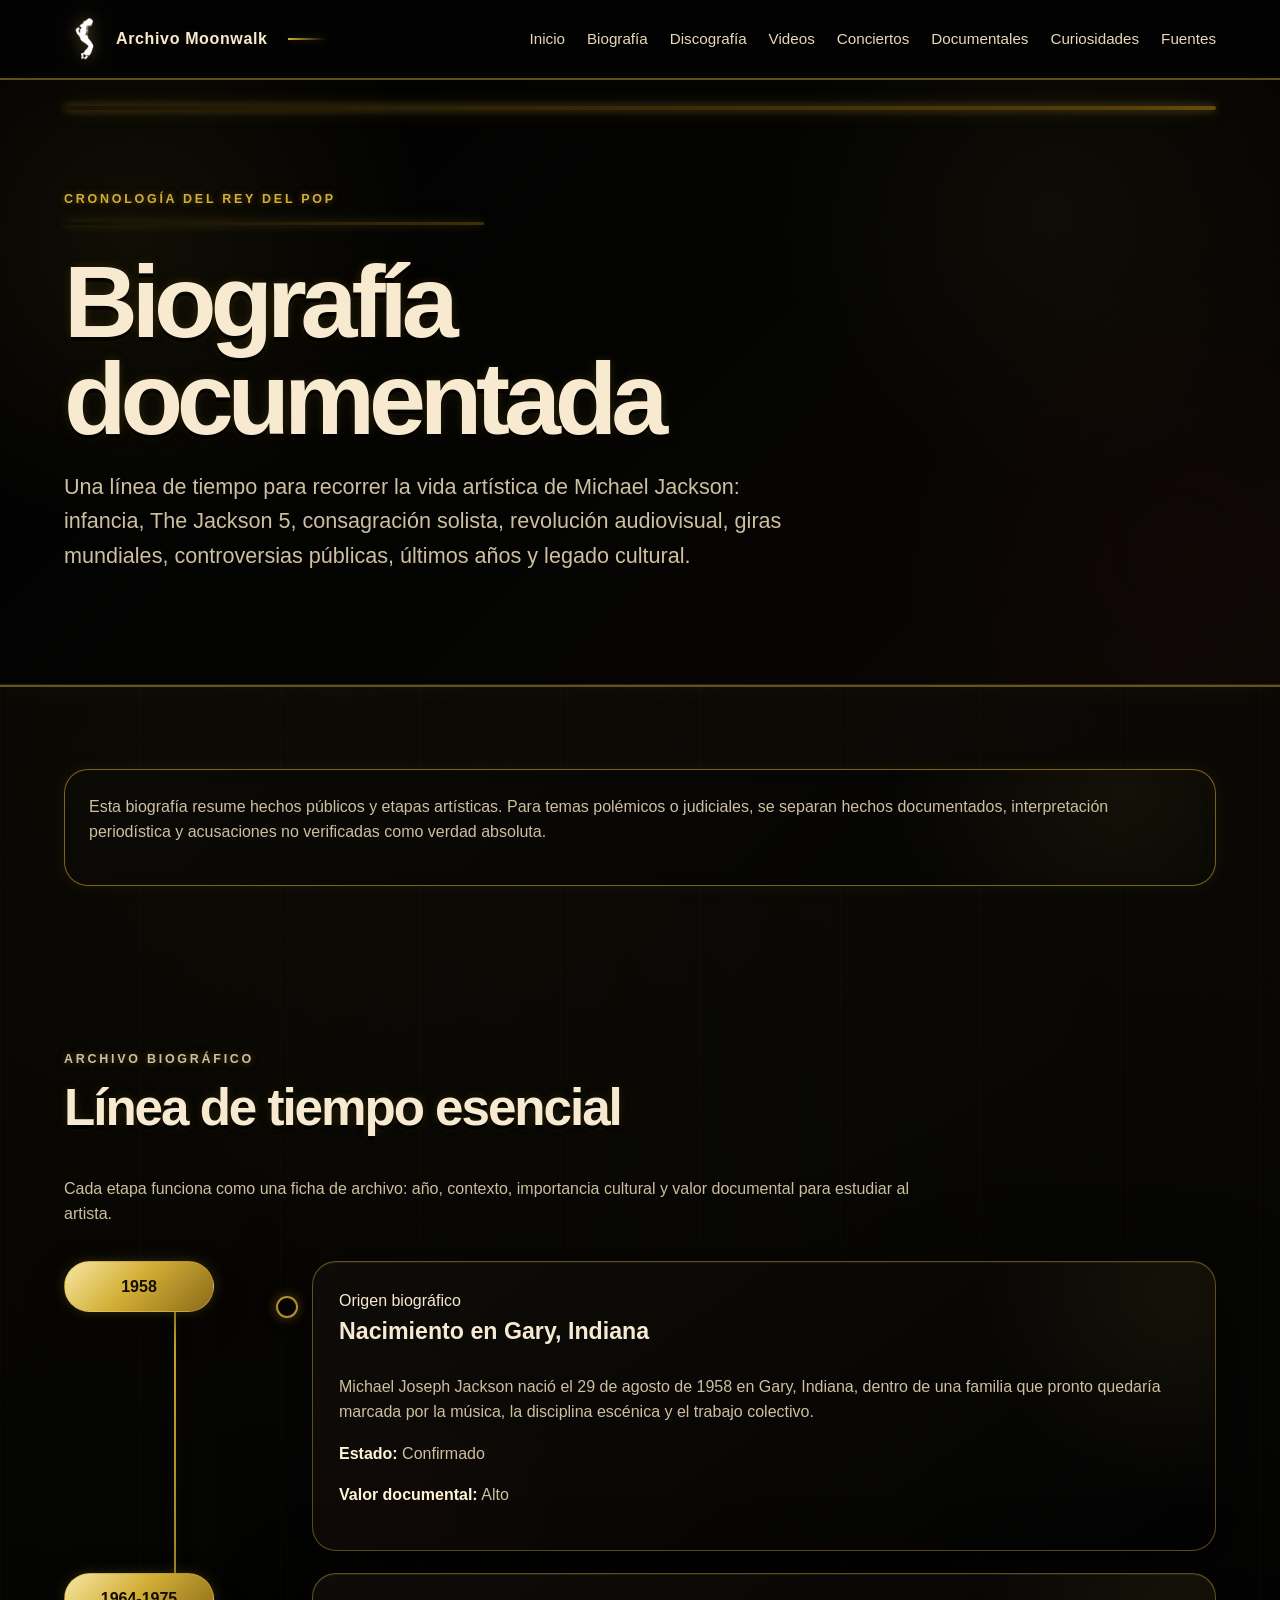
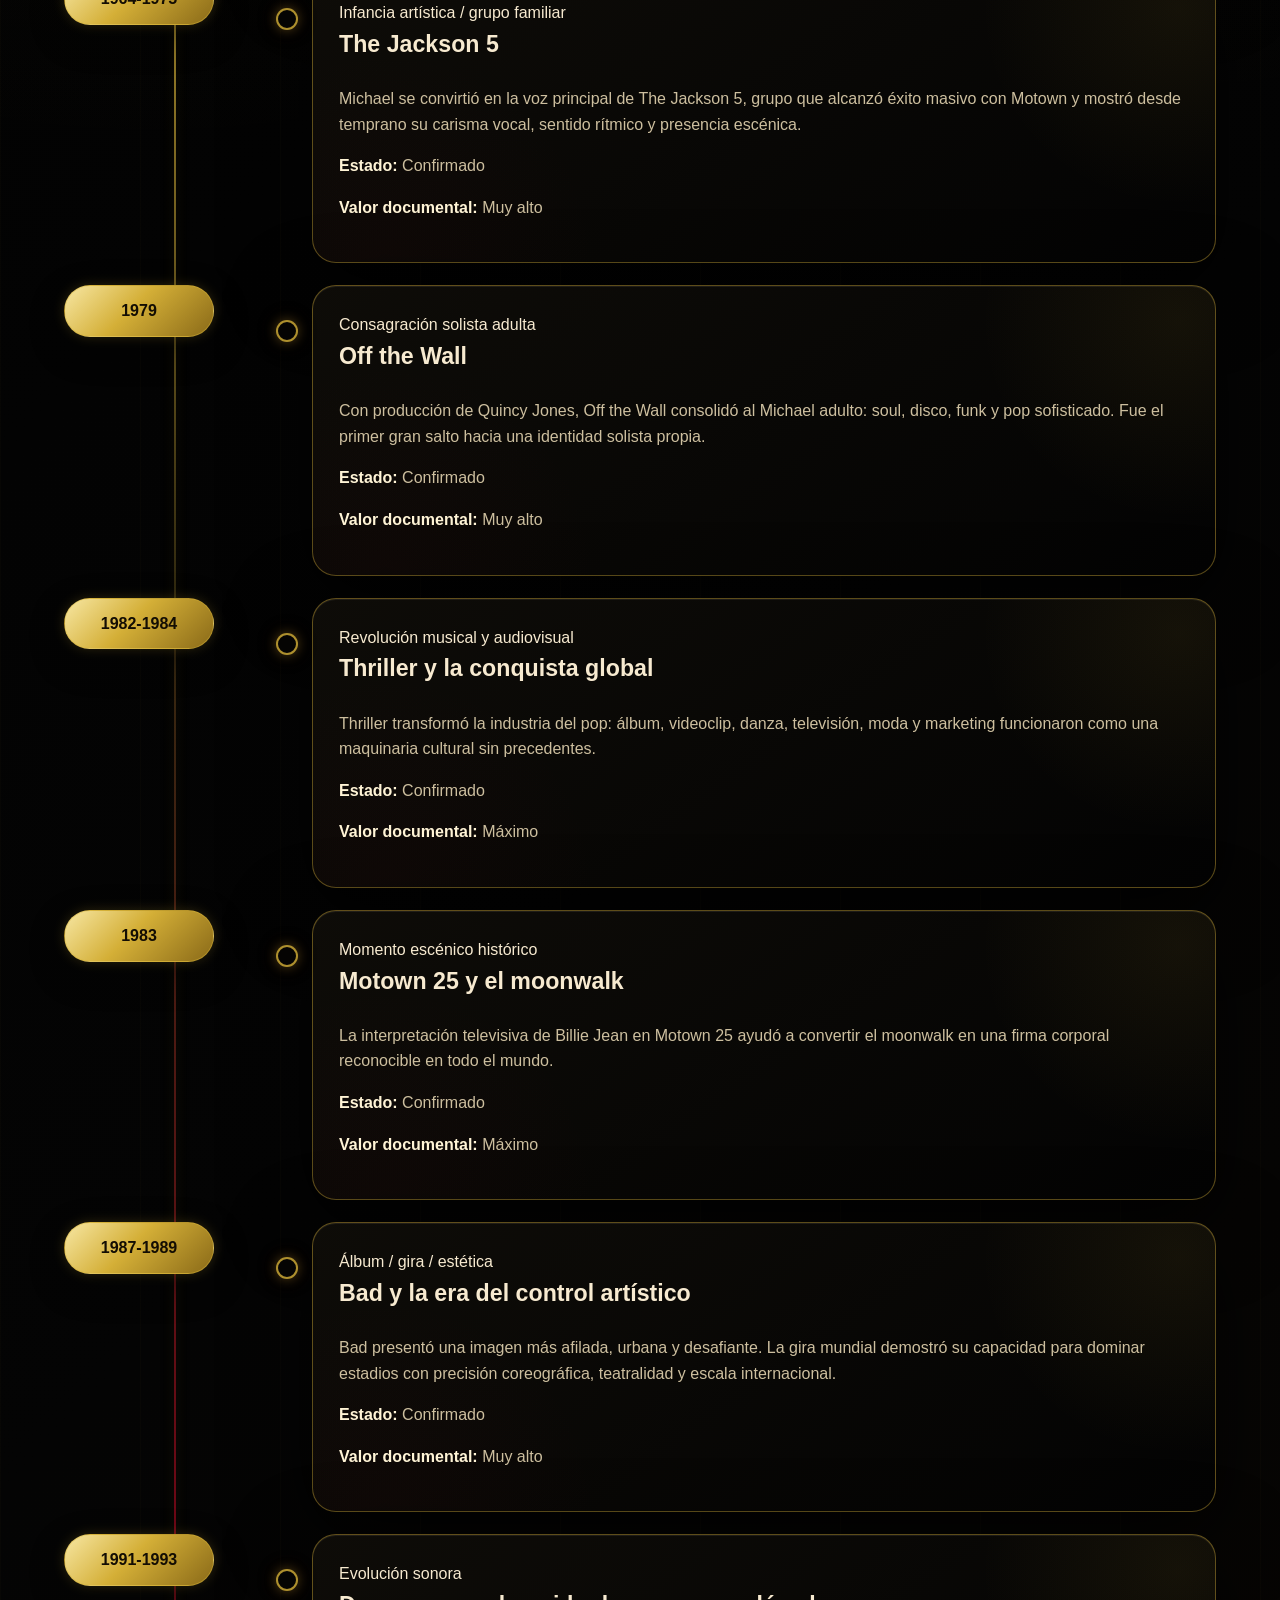
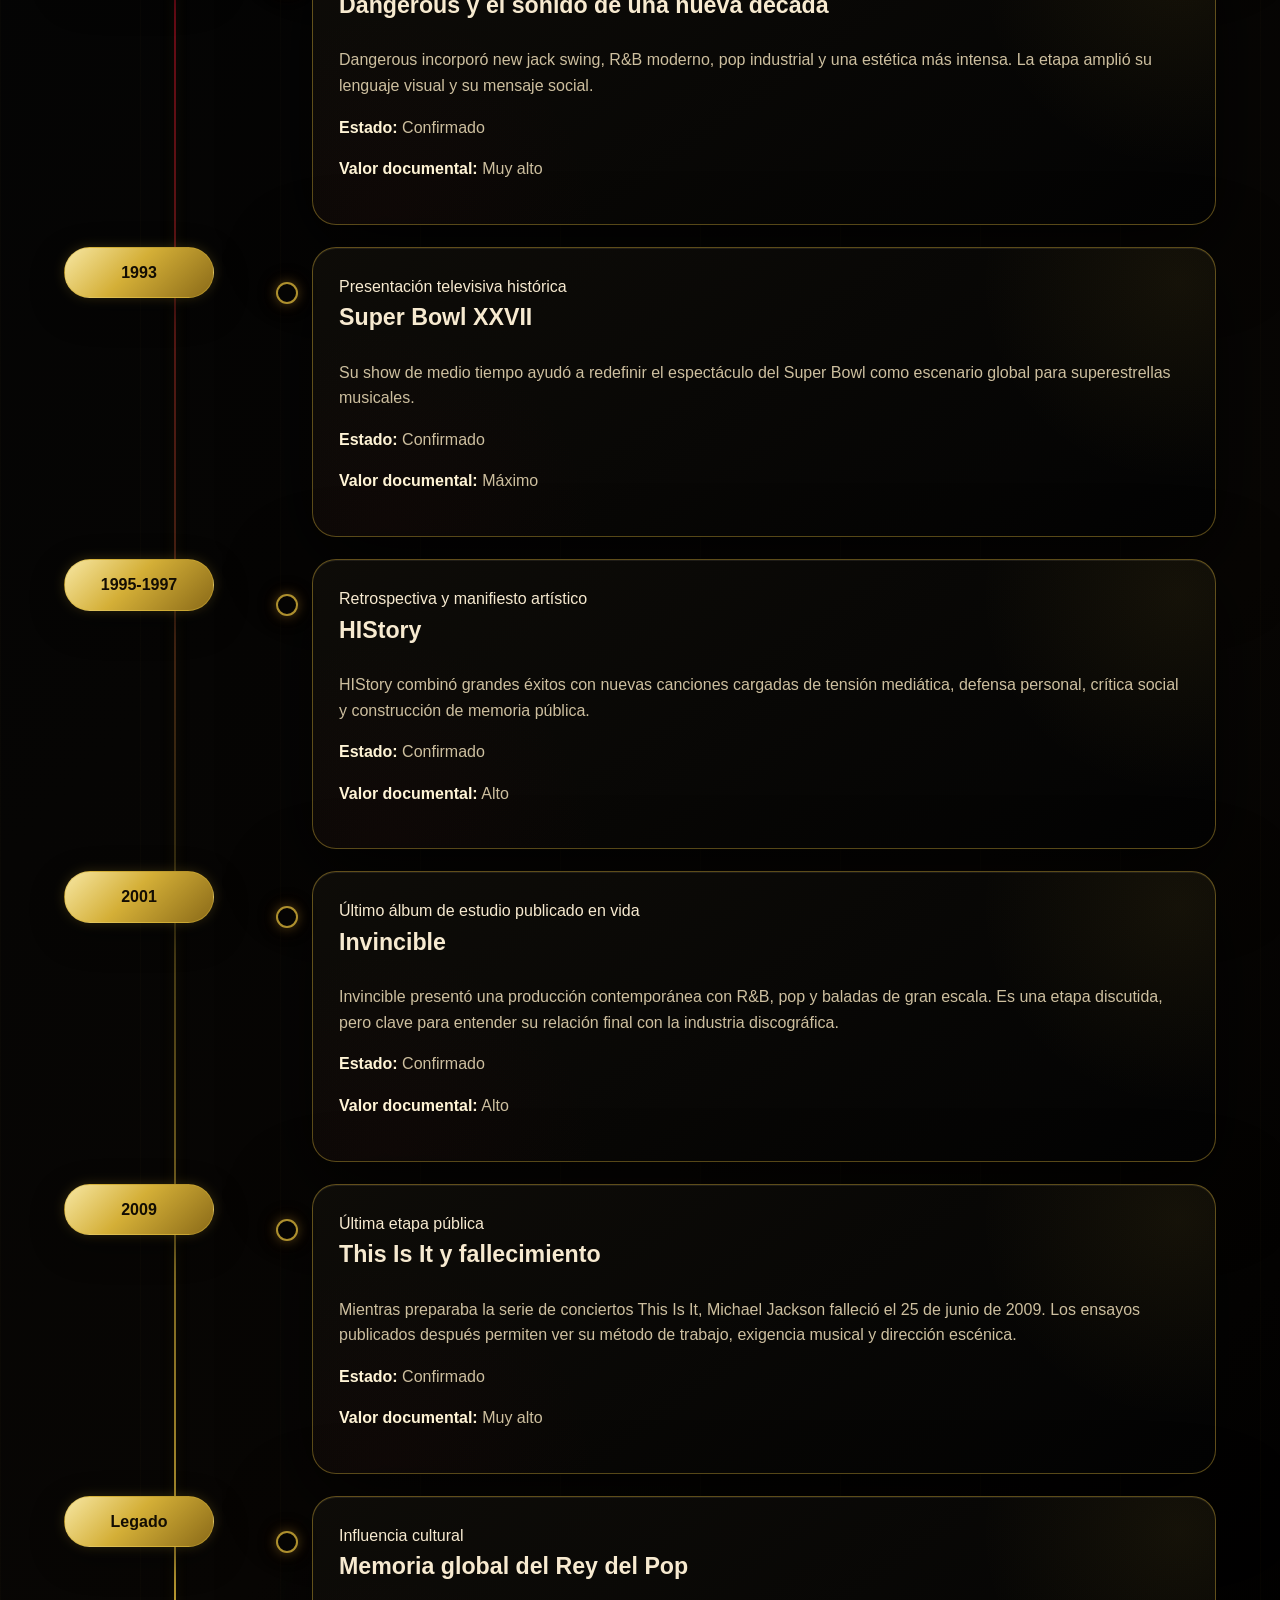
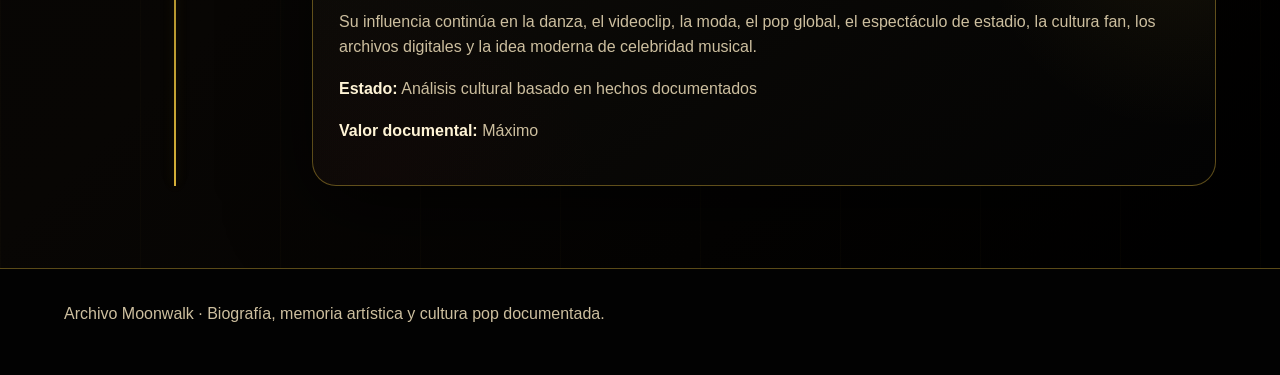
==== biografia.html @ 3abb9272 "Añado biografía con línea de tiempo" ====
﻿<!DOCTYPE html>
<html lang="es">
<head>
  <meta charset="UTF-8" />
  <meta name="viewport" content="width=device-width, initial-scale=1.0" />
  <meta name="description" content="Biografía documentada de Michael Jackson organizada como línea de tiempo cultural." />
  <link rel="icon" type="image/png" href="img/m_j_pies.png" />
  <title>Biografía | Archivo Moonwalk</title>
  <link rel="stylesheet" href="css/styles.css" />
</head>
<body>
  <header class="site-header">
    <a class="brand" href="index.html"><img class="brand-logo" src="img/m_j_pies.png" alt="Logo Archivo Moonwalk" /><span>Archivo Moonwalk</span></a>
    <button class="menu-toggle" aria-label="Abrir menú" aria-expanded="false">☰</button>
    <nav class="main-nav" aria-label="Navegación principal">
      <a href="index.html">Inicio</a>
      <a href="biografia.html">Biografía</a>
      <a href="discografia.html">Discografía</a>
      <a href="videos.html">Videos</a>
      <a href="conciertos.html">Conciertos</a>
      <a href="documentales.html">Documentales</a>
      <a href="curiosidades.html">Curiosidades</a>
      <a href="fuentes.html">Fuentes</a>
    </nav>
  </header>

  <main>
    <section class="page-hero">
      <p class="eyebrow">Cronología del Rey del Pop</p>
      <h1>Biografía documentada</h1>
      <p>
        Una línea de tiempo para recorrer la vida artística de Michael Jackson:
        infancia, The Jackson 5, consagración solista, revolución audiovisual,
        giras mundiales, controversias públicas, últimos años y legado cultural.
      </p>
    </section>

    <section class="section">
      <div class="notice">
        <p>
          Esta biografía resume hechos públicos y etapas artísticas. Para temas polémicos o judiciales,
          se separan hechos documentados, interpretación periodística y acusaciones no verificadas como verdad absoluta.
        </p>
      </div>
    </section>

    <section class="section">
      <div class="section-heading">
        <p class="eyebrow">Archivo biográfico</p>
        <h2>Línea de tiempo esencial</h2>
        <p>
          Cada etapa funciona como una ficha de archivo: año, contexto, importancia cultural
          y valor documental para estudiar al artista.
        </p>
      </div>

      <div id="bio-timeline" class="bio-timeline"></div>
    </section>
  </main>

  <footer class="site-footer">
    <p>Archivo Moonwalk · Biografía, memoria artística y cultura pop documentada.</p>
  </footer>

  <script src="js/app.js"></script>
</body>
</html>
---- css/styles.css ----
﻿/* =========================================================
   Archivo Moonwalk
   Tema visual: Royal Moonwalk Noir
   Negro premium · Oro metálico 24K · Rojo Thriller sutil
   ========================================================= */

/* =========================
   1. Variables globales
   ========================= */

:root {
  --bg: #010101;
  --bg-soft: #040404;
  --bg-deep: #000000;

  --gold: #d4af37;
  --gold-light: #f7e7a3;
  --gold-deep: #8a6a18;
  --gold-dark: #6f4f09;

  --text: #f7ead0;
  --text-strong: #fff4d6;
  --muted: #cdbf9f;

  --thriller-red: #6d0715;
  --thriller-red-dark: #350007;
  --thriller-red-glow: rgba(109, 7, 21, 0.22);

  --card: rgba(10, 10, 10, 0.94);
  --card-border: rgba(212, 175, 55, 0.42);

  --blue-shadow: #06101b;

  --shadow-soft: 0 22px 82px rgba(0, 0, 0, 0.68);
  --shadow-strong: 0 30px 100px rgba(0, 0, 0, 0.74);

  --radius-lg: 24px;
  --radius-xl: 32px;
  --container-x: clamp(18px, 5vw, 70px);
}

/* =========================
   2. Reset y base
   ========================= */

* {
  box-sizing: border-box;
}

html {
  scroll-behavior: smooth;
  background: var(--bg);
}

body {
  margin: 0;
  font-family: Arial, Helvetica, sans-serif;
  color: var(--text);
  background:
    radial-gradient(circle at 12% 15%, rgba(212, 175, 55, 0.045), transparent 22%),
    radial-gradient(circle at 90% 12%, rgba(212, 175, 55, 0.035), transparent 24%),
    linear-gradient(135deg, #010101 0%, #040404 48%, #080604 78%, #000000 100%);
  line-height: 1.6;
}

a {
  color: inherit;
  text-decoration: none;
}

p,
h1,
h2,
h3 {
  margin-top: 0;
}

strong {
  color: var(--text-strong);
}

/* =========================
   3. Header y navegación
   ========================= */

.site-header {
  position: sticky;
  top: 0;
  z-index: 20;
  display: flex;
  align-items: center;
  justify-content: space-between;
  padding: 18px var(--container-x);
  background: #020202;
  border-bottom: 2px solid rgba(212, 175, 55, 0.44);
  box-shadow:
    0 10px 34px rgba(0, 0, 0, 0.78),
    0 0 14px rgba(212, 175, 55, 0.08);
}

.brand {
  display: flex;
  align-items: center;
  gap: 10px;
  color: var(--text);
  font-weight: 800;
  letter-spacing: 0.04em;
  text-shadow:
    0 0 8px rgba(212, 175, 55, 0.14),
    0 0 16px rgba(212, 175, 55, 0.06);
}

.brand::after {
  content: "";
  display: inline-block;
  width: 38px;
  height: 2px;
  margin-left: 10px;
  background: linear-gradient(90deg, var(--gold), transparent);
  box-shadow: 0 0 8px rgba(212, 175, 55, 0.28);
}

.brand-mark {
  color: var(--gold);
  filter: drop-shadow(0 0 8px rgba(212, 175, 55, 0.48));
}

.main-nav {
  display: flex;
  gap: 22px;
  color: var(--muted);
  font-size: 0.95rem;
}

.main-nav a {
  position: relative;
  color: #e8d9b6;
}

.main-nav a::after {
  content: "";
  position: absolute;
  left: 0;
  bottom: -8px;
  width: 0;
  height: 2px;
  background: linear-gradient(90deg, var(--gold), var(--gold-light), var(--thriller-red));
  box-shadow:
    0 0 8px rgba(212, 175, 55, 0.24),
    0 0 10px rgba(109, 7, 21, 0.18);
  transition: width 0.22s ease;
}

.main-nav a:hover {
  color: var(--gold);
}

.main-nav a:hover::after {
  width: 100%;
}

.menu-toggle {
  display: none;
  padding: 8px 10px;
  color: var(--text);
  font-size: 1.2rem;
  background: transparent;
  border: 1px solid rgba(212, 175, 55, 0.44);
  border-radius: 10px;
}

/* =========================
   4. Hero principal
   ========================= */

.hero {
  min-height: 88vh;
  position: relative;
  display: grid;
  grid-template-columns: minmax(0, 1.3fr) minmax(280px, 0.7fr);
  align-items: center;
  gap: 36px;
  padding: 90px var(--container-x);
  overflow: hidden;
  background:
    radial-gradient(circle at 10% 25%, rgba(212, 175, 55, 0.07), transparent 24%),
    radial-gradient(circle at 82% 22%, rgba(212, 175, 55, 0.045), transparent 24%),
    radial-gradient(circle at 92% 78%, rgba(109, 7, 21, 0.075), transparent 22%),
    linear-gradient(135deg, #010101 0%, #040403 52%, #0b0704 100%);
  border-bottom: 2px solid rgba(212, 175, 55, 0.46);
  box-shadow:
    inset 0 -1px 0 rgba(247, 234, 208, 0.12),
    0 0 22px rgba(212, 175, 55, 0.045);
}

.hero::before,
.page-hero::before {
  content: "";
  display: block;
  position: absolute;
  left: var(--container-x);
  right: var(--container-x);
  top: 26px;
  height: 3px;
  border-radius: 999px;
  background:
    linear-gradient(
      90deg,
      transparent,
      rgba(138, 106, 24, 0.28),
      var(--gold-deep),
      var(--gold),
      #f0d98a,
      var(--gold),
      rgba(109, 7, 21, 0.24),
      transparent
    );
  box-shadow:
    0 0 10px rgba(212, 175, 55, 0.28),
    0 0 22px rgba(212, 175, 55, 0.10);
  pointer-events: none;
}

.hero::after {
  content: "";
  position: absolute;
  left: 50%;
  bottom: 25px;
  width: 70%;
  height: 110px;
  transform: translateX(-50%);
  background:
    linear-gradient(90deg, rgba(212,175,55,0.025) 1px, transparent 1px),
    radial-gradient(ellipse, rgba(212,175,55,0.06), transparent 65%);
  background-size: 90px 90px, auto;
  opacity: 0.75;
  pointer-events: none;
}

.hero-content {
  position: relative;
  z-index: 1;
  max-width: 850px;
}

.eyebrow {
  margin: 0 0 12px;
  color: var(--gold);
  text-transform: uppercase;
  letter-spacing: 0.22em;
  font-size: 0.78rem;
  font-weight: 800;
  text-shadow:
    0 0 7px rgba(212, 175, 55, 0.36),
    0 0 16px rgba(212, 175, 55, 0.12);
}

h1 {
  margin-bottom: 22px;
  color: var(--text);
  font-size: clamp(2.6rem, 8vw, 6.6rem);
  line-height: 0.95;
  letter-spacing: -0.06em;
  text-shadow:
    0 4px 0 rgba(0, 0, 0, 0.78),
    0 0 10px rgba(212, 175, 55, 0.14),
    0 0 22px rgba(212, 175, 55, 0.055);
}

h2 {
  color: var(--text);
  font-size: clamp(2rem, 4vw, 3.6rem);
  line-height: 1;
  letter-spacing: -0.04em;
  text-shadow:
    0 4px 0 rgba(0, 0, 0, 0.78),
    0 0 10px rgba(212, 175, 55, 0.14),
    0 0 22px rgba(212, 175, 55, 0.055);
}

.hero-text,
.page-hero p:not(.eyebrow) {
  max-width: 760px;
  color: var(--muted);
  font-size: clamp(1.05rem, 2vw, 1.35rem);
}

.hero-actions {
  display: flex;
  flex-wrap: wrap;
  gap: 14px;
  margin-top: 28px;
}

/* =========================
   5. Páginas internas
   ========================= */

.page-hero {
  position: relative;
  padding: 110px var(--container-x) 90px;
  overflow: hidden;
  background:
    radial-gradient(circle at 10% 25%, rgba(212, 175, 55, 0.07), transparent 24%),
    radial-gradient(circle at 82% 22%, rgba(212, 175, 55, 0.045), transparent 24%),
    radial-gradient(circle at 92% 78%, rgba(109, 7, 21, 0.075), transparent 22%),
    linear-gradient(135deg, #010101 0%, #040403 52%, #0b0704 100%);
  border-bottom: 2px solid rgba(212, 175, 55, 0.46);
  box-shadow:
    inset 0 -1px 0 rgba(247, 234, 208, 0.12),
    0 0 22px rgba(212, 175, 55, 0.045);
}

.page-hero h1 {
  max-width: 900px;
}

/* =========================
   6. Botones
   ========================= */

.btn {
  display: inline-flex;
  align-items: center;
  justify-content: center;
  min-height: 48px;
  padding: 0 20px;
  border-radius: 999px;
  font-weight: 800;
  transition: transform 0.2s ease, box-shadow 0.2s ease;
}

.btn:hover {
  transform: translateY(-2px);
}

.btn.primary {
  color: #100900;
  background: linear-gradient(135deg, #f7e7a3 0%, var(--gold) 48%, var(--gold-deep) 100%);
  box-shadow:
    0 14px 42px rgba(212, 175, 55, 0.18),
    inset 0 1px 0 rgba(255, 255, 255, 0.42);
}

.btn.ghost {
  color: var(--text);
  border: 1px solid rgba(212, 175, 55, 0.48);
  background: rgba(212, 175, 55, 0.045);
}

/* =========================
   7. Tarjetas y grids
   ========================= */

.section {
  padding: 82px var(--container-x);
  background:
    linear-gradient(90deg, rgba(212, 175, 55, 0.018) 1px, transparent 1px),
    transparent;
  background-size: 140px 140px;
}

.section-heading {
  max-width: 880px;
  margin-bottom: 34px;
}

.section-heading p {
  color: var(--muted);
}

.grid {
  display: grid;
  gap: 20px;
}

.grid.two {
  grid-template-columns: repeat(2, minmax(0, 1fr));
}

.grid.three {
  grid-template-columns: repeat(3, minmax(0, 1fr));
}

.card,
.legal-card,
.timeline article,
.notice,
.data-card {
  border: 1.5px solid rgba(212, 175, 55, 0.42);
  border-radius: var(--radius-lg);
  background:
    radial-gradient(circle at 94% 12%, rgba(212, 175, 55, 0.065), transparent 20%),
    radial-gradient(circle at 8% 100%, rgba(109, 7, 21, 0.045), transparent 24%),
    linear-gradient(145deg, rgba(14, 12, 8, 0.98), rgba(3, 3, 3, 0.98));
  box-shadow:
    var(--shadow-soft),
    0 0 10px rgba(212, 175, 55, 0.055),
    inset 0 1px 0 rgba(247, 234, 208, 0.08);
}

.card,
.legal-card,
.data-card,
.notice {
  padding: 24px;
}

.card:hover,
.legal-card:hover,
.timeline article:hover,
.data-card:hover {
  border-color: rgba(212, 175, 55, 0.68);
  box-shadow:
    var(--shadow-strong),
    0 0 18px rgba(212, 175, 55, 0.16),
    0 0 36px rgba(212, 175, 55, 0.055);
}

.card h3,
.legal-card h3,
.timeline h3,
.data-card h3 {
  color: var(--text);
}

.card p,
.legal-card p,
.timeline p,
.data-card p,
.notice p {
  color: var(--muted);
}

.data-card .tag {
  display: inline-flex;
  margin-bottom: 12px;
  padding: 5px 10px;
  border: 1px solid rgba(247, 231, 163, 0.58);
  border-radius: 999px;
  color: #120b01;
  background:
    linear-gradient(135deg, #f7e7a3 0%, var(--gold) 42%, #a67c18 72%, #6f4f09 100%);
  box-shadow:
    0 0 8px rgba(212, 175, 55, 0.20),
    0 6px 18px rgba(0, 0, 0, 0.36),
    inset 0 1px 0 rgba(255, 255, 255, 0.42);
  font-size: 0.78rem;
  font-weight: 800;
}

.data-card a,
.legal-card a {
  color: var(--gold);
  font-weight: 800;
  text-shadow:
    0 0 8px rgba(212, 175, 55, 0.24),
    0 0 14px rgba(212, 175, 55, 0.08);
}

/* =========================
   8. Avisos legales
   ========================= */

.notice {
  border: 1.5px solid rgba(212, 175, 55, 0.54);
  background:
    radial-gradient(circle at 92% 18%, rgba(212, 175, 55, 0.075), transparent 22%),
    linear-gradient(135deg, rgba(12, 10, 6, 0.98), rgba(3, 3, 3, 0.98));
  box-shadow:
    0 0 16px rgba(212, 175, 55, 0.08),
    inset 0 0 20px rgba(212, 175, 55, 0.025);
}

/* =========================
   9. Timeline
   ========================= */

.timeline {
  display: grid;
  grid-template-columns: repeat(4, minmax(0, 1fr));
  gap: 18px;
}

.timeline article {
  padding: 24px;
}

.timeline span {
  display: inline-grid;
  place-items: center;
  width: 44px;
  height: 44px;
  margin-bottom: 16px;
  border: 1px solid rgba(247, 231, 163, 0.58);
  border-radius: 50%;
  color: #120b01;
  background:
    linear-gradient(135deg, #f7e7a3 0%, var(--gold) 42%, #a67c18 72%, #6f4f09 100%);
  box-shadow:
    0 0 8px rgba(212, 175, 55, 0.20),
    0 6px 18px rgba(0, 0, 0, 0.36),
    inset 0 1px 0 rgba(255, 255, 255, 0.42);
  font-weight: 900;
}

/* =========================
   10. Tarjeta escénica home
   ========================= */

.stage-card {
  position: relative;
  z-index: 1;
  min-height: 360px;
  display: grid;
  place-items: center;
  padding: 34px;
  border: 1.5px solid rgba(212, 175, 55, 0.42);
  border-radius: var(--radius-xl);
  background:
    radial-gradient(circle at 50% 26%, rgba(212, 175, 55, 0.12), transparent 38%),
    radial-gradient(circle at 80% 70%, rgba(109, 7, 21, 0.10), transparent 44%),
    linear-gradient(145deg, rgba(14,12,8,0.98), rgba(3,3,3,0.98));
  box-shadow: var(--shadow-soft);
  text-align: center;
}

.stage-card p {
  color: var(--text);
  font-size: 1.35rem;
  font-weight: 800;
}

.fedora {
  position: absolute;
  top: 70px;
  color: var(--text);
  font-size: 5rem;
  transform: rotate(-9deg);
  text-shadow: 0 0 25px rgba(212, 175, 55, 0.22);
}

.glove {
  color: var(--gold);
  font-size: 7rem;
  animation: pulse 2.2s infinite alternate;
}

/* =========================
   11. Cards especiales
   ========================= */

.video-card,
.concert-card,
.doc-card {
  position: relative;
  overflow: hidden;
}

.video-card::before,
.concert-card::before,
.doc-card::before {
  position: absolute;
  right: 22px;
  top: 18px;
  color: rgba(212, 175, 55, 0.24);
  font-size: 2.6rem;
  font-weight: 900;
  text-shadow:
    0 0 8px rgba(212, 175, 55, 0.20),
    0 0 16px rgba(212, 175, 55, 0.07);
}

.video-card::before {
  content: "▶";
}

.concert-card::before {
  content: "★";
}

.doc-card::before {
  content: "◎";
}

.video-card:hover,
.concert-card:hover,
.doc-card:hover {
  transform: translateY(-3px);
  transition: transform 0.2s ease, border-color 0.2s ease;
}

/* =========================
   12. Acentos Thriller preparados
   ========================= */

.thriller-glow {
  color: var(--text);
  text-shadow:
    0 0 10px rgba(212, 175, 55, 0.14),
    0 0 20px var(--thriller-red-glow);
}

.thriller-blood-accent {
  position: relative;
}

.thriller-blood-accent::after {
  content: "";
  position: absolute;
  left: 0;
  bottom: -6px;
  width: 100%;
  height: 2px;
  background: linear-gradient(90deg, var(--gold), var(--thriller-red), var(--thriller-red-dark));
  box-shadow:
    0 0 8px rgba(212, 175, 55, 0.20),
    0 0 14px rgba(109, 7, 21, 0.24);
}

.thriller-drip {
  position: relative;
}

.thriller-drip::before {
  content: "";
  position: absolute;
  right: 12%;
  bottom: -14px;
  width: 4px;
  height: 14px;
  border-radius: 999px;
  background: linear-gradient(var(--thriller-red), var(--thriller-red-dark));
  opacity: 0.65;
  box-shadow: 0 0 8px rgba(109, 7, 21, 0.24);
}

/* =========================
   13. Footer y scrollbar
   ========================= */

.site-footer {
  padding: 32px var(--container-x);
  color: var(--muted);
  border-top: 1px solid rgba(212, 175, 55, 0.42);
  background: #020202;
}

::-webkit-scrollbar {
  width: 12px;
}

::-webkit-scrollbar-track {
  background: #020202;
}

::-webkit-scrollbar-thumb {
  border: 3px solid #020202;
  border-radius: 999px;
  background:
    linear-gradient(#f7e7a3, var(--gold), var(--gold-deep), var(--thriller-red), var(--thriller-red-dark));
  box-shadow: 0 0 8px rgba(212, 175, 55, 0.28);
}

/* =========================
   14. Animaciones
   ========================= */

@keyframes pulse {
  from {
    transform: scale(1);
    filter: drop-shadow(0 0 8px rgba(212, 175, 55, 0.28));
  }

  to {
    transform: scale(1.06);
    filter: drop-shadow(0 0 20px rgba(212, 175, 55, 0.34));
  }
}

/* =========================
   15. Responsive
   ========================= */

@media (max-width: 900px) {
  .hero {
    grid-template-columns: 1fr;
  }

  .grid.two,
  .grid.three,
  .timeline {
    grid-template-columns: 1fr;
  }

  .menu-toggle {
    display: inline-block;
  }

  .main-nav {
    position: absolute;
    left: 18px;
    right: 18px;
    top: 68px;
    display: none;
    flex-direction: column;
    padding: 18px;
    border: 1px solid rgba(212, 175, 55, 0.44);
    border-radius: 18px;
    background: rgba(3, 3, 3, 0.98);
  }

  .main-nav.is-open {
    display: flex;
  }

  .brand::after {
    display: none;
  }
}

@media (max-width: 560px) {
  .site-header {
    padding: 16px 18px;
  }

  .hero,
  .page-hero,
  .section {
    padding-left: 18px;
    padding-right: 18px;
  }

  .hero,
  .page-hero {
    padding-top: 90px;
  }

  h1 {
    font-size: clamp(2.25rem, 15vw, 4.4rem);
  }
}

/* =========================
   16. Efecto cinematográfico Thriller
   ========================= */

#thriller-canvas {
  position: fixed;
  inset: 0;
  z-index: 1;
  width: 100%;
  height: 100%;
  pointer-events: none;
  opacity: 0.42;
  mix-blend-mode: screen;
}

.site-header,
main,
.site-footer {
  position: relative;
  z-index: 2;
}

/* =========================================================
   Responsive Fix + Golden Sweep
   Menú móvil limpio + línea dorada con barrido cinematográfico
   ========================================================= */

/* Línea superior con barrido dorado constante */
.hero::before,
.page-hero::before {
  overflow: hidden;
  background:
    linear-gradient(
      90deg,
      transparent 0%,
      rgba(138, 106, 24, 0.34) 12%,
      #8a6a18 24%,
      #d4af37 38%,
      #f7e7a3 50%,
      #d4af37 62%,
      rgba(109, 7, 21, 0.34) 82%,
      transparent 100%
    ) !important;
  background-size: 220% 100% !important;
  animation: goldenSweep 4.8s linear infinite;
  box-shadow:
    0 0 10px rgba(212, 175, 55, 0.30),
    0 0 24px rgba(212, 175, 55, 0.16),
    0 0 42px rgba(109, 7, 21, 0.08) !important;
}

/* Pequeña línea interior más fina tipo brillo Billie Jean */
.hero-content::before,
.page-hero h1::before {
  content: "";
  display: block;
  width: min(420px, 72vw);
  height: 2px;
  margin-bottom: 28px;
  border-radius: 999px;
  background:
    linear-gradient(
      90deg,
      transparent,
      rgba(212, 175, 55, 0.42),
      #f7e7a3,
      rgba(109, 7, 21, 0.30),
      transparent
    );
  background-size: 220% 100%;
  animation: goldenSweep 5.6s linear infinite;
  box-shadow:
    0 0 12px rgba(212, 175, 55, 0.22),
    0 0 24px rgba(212, 175, 55, 0.08);
}

@keyframes goldenSweep {
  0% {
    background-position: 220% 50%;
  }

  100% {
    background-position: -220% 50%;
  }
}

/* Respeta usuarios que prefieren menos movimiento */
@media (prefers-reduced-motion: reduce) {
  .hero::before,
  .page-hero::before,
  .hero-content::before,
  .page-hero h1::before {
    animation: none !important;
  }
}

/* =========================
   Reparación móvil
   ========================= */

@media (max-width: 900px) {
  .site-header {
    min-height: 72px;
    align-items: center;
    overflow: visible;
  }

  .menu-toggle {
    display: inline-grid !important;
    place-items: center;
    width: 42px;
    height: 42px;
    position: relative;
    z-index: 50;
    color: #f7ead0;
    background:
      linear-gradient(145deg, rgba(14, 12, 8, 0.98), rgba(3, 3, 3, 0.98));
    border: 2px solid rgba(212, 175, 55, 0.72);
    box-shadow:
      0 0 12px rgba(212, 175, 55, 0.20),
      inset 0 1px 0 rgba(247, 234, 208, 0.10);
  }

  .main-nav {
    position: absolute;
    top: calc(100% + 10px);
    left: 18px;
    right: 18px;
    z-index: 45;
    display: none;
    flex-direction: column;
    gap: 8px;
    padding: 16px;
    border: 1.5px solid rgba(212, 175, 55, 0.58);
    border-radius: 18px;
    background:
      radial-gradient(circle at 90% 10%, rgba(212, 175, 55, 0.08), transparent 22%),
      linear-gradient(145deg, rgba(10, 8, 5, 0.99), rgba(0, 0, 0, 0.99));
    box-shadow:
      0 22px 70px rgba(0, 0, 0, 0.78),
      0 0 18px rgba(212, 175, 55, 0.12);
  }

  .main-nav.is-open {
    display: flex !important;
  }

  .main-nav a {
    display: block;
    padding: 12px 14px;
    border-radius: 12px;
    color: #f7ead0 !important;
    background: rgba(212, 175, 55, 0.035);
  }

  .main-nav a:hover {
    background: rgba(212, 175, 55, 0.10);
  }

  .main-nav a::after {
    bottom: 4px;
    left: 14px;
  }

  .hero {
    min-height: auto;
    grid-template-columns: 1fr !important;
    gap: 28px;
    padding-top: 86px;
    padding-bottom: 54px;
    overflow: hidden;
  }

  .page-hero {
    min-height: auto;
    padding-top: 86px;
    padding-bottom: 54px;
  }

  .hero::before,
  .page-hero::before {
    left: 18px;
    right: 18px;
    top: 22px;
  }

  .hero::after {
    width: 92%;
    height: 80px;
    opacity: 0.38;
  }

  .hero-content,
  .page-hero {
    max-width: 100%;
  }

  .hero h1,
  .page-hero h1 {
    max-width: 100%;
    font-size: clamp(2.25rem, 13vw, 4.6rem);
    line-height: 0.98;
    letter-spacing: -0.055em;
  }

  .hero-text,
  .page-hero p:not(.eyebrow) {
    max-width: 100%;
    font-size: 1rem;
  }

  .hero-actions {
    gap: 10px;
  }

  .btn {
    width: 100%;
    min-height: 46px;
    text-align: center;
  }

  .stage-card {
    min-height: 260px;
    padding: 24px;
  }

  .fedora {
    top: 44px;
    font-size: 3.2rem;
  }

  .glove {
    font-size: 4.8rem;
  }

  .section {
    padding-top: 56px;
    padding-bottom: 56px;
  }
}

@media (max-width: 560px) {
  .brand {
    max-width: 220px;
    font-size: 0.95rem;
  }

  .site-header {
    padding: 14px 18px;
  }

  .hero,
  .page-hero {
    padding-left: 18px;
    padding-right: 18px;
  }

  .hero h1,
  .page-hero h1 {
    font-size: clamp(2.2rem, 12.4vw, 3.7rem);
  }

  .eyebrow {
    font-size: 0.68rem;
    letter-spacing: 0.18em;
  }

  .card,
  .legal-card,
  .data-card,
  .notice,
  .timeline article {
    padding: 20px;
  }
}

/* =========================================================
   Golden Sweep V2 - Barrido visible sobre oro metálico
   ========================================================= */

.hero::before,
.page-hero::before {
  height: 4px !important;
  background:
    linear-gradient(
      90deg,
      rgba(20, 14, 2, 0.95) 0%,
      rgba(138, 106, 24, 0.85) 18%,
      #d4af37 34%,
      #fff1a8 48%,
      #d4af37 58%,
      rgba(138, 106, 24, 0.85) 72%,
      rgba(109, 7, 21, 0.42) 88%,
      rgba(20, 14, 2, 0.95) 100%
    ) !important;
  background-size: 260% 100% !important;
  animation: goldenSweepStrong 3.4s linear infinite !important;
  box-shadow:
    0 0 8px rgba(212, 175, 55, 0.34),
    0 0 18px rgba(212, 175, 55, 0.22),
    0 0 34px rgba(255, 241, 168, 0.10),
    0 0 44px rgba(109, 7, 21, 0.08) !important;
}

.hero-content::before,
.page-hero h1::before {
  height: 3px !important;
  background:
    linear-gradient(
      90deg,
      transparent 0%,
      rgba(138, 106, 24, 0.70) 18%,
      #d4af37 34%,
      #fff1a8 50%,
      #d4af37 64%,
      rgba(109, 7, 21, 0.38) 82%,
      transparent 100%
    ) !important;
  background-size: 260% 100% !important;
  animation: goldenSweepStrong 3.8s linear infinite !important;
  box-shadow:
    0 0 10px rgba(212, 175, 55, 0.26),
    0 0 24px rgba(255, 241, 168, 0.10) !important;
}

@keyframes goldenSweepStrong {
  0% {
    background-position: 260% 50%;
  }

  100% {
    background-position: -260% 50%;
  }
}

/* =========================================================
   Mobile Menu Visual Final Fix
   Asegura que el menú aparezca encima de todo en móvil.
   ========================================================= */

@media (max-width: 900px) {
  .site-header {
    position: sticky;
    top: 0;
    z-index: 9999 !important;
    overflow: visible !important;
  }

  .menu-toggle {
    display: inline-grid !important;
    place-items: center;
    cursor: pointer;
  }

  .main-nav {
    position: fixed !important;
    top: 82px !important;
    left: 18px !important;
    right: 18px !important;
    z-index: 9998 !important;
    display: none !important;
    flex-direction: column !important;
    gap: 10px !important;
    padding: 18px !important;
    border: 1.5px solid rgba(212, 175, 55, 0.68) !important;
    border-radius: 20px !important;
    background:
      radial-gradient(circle at 92% 12%, rgba(212, 175, 55, 0.12), transparent 26%),
      linear-gradient(145deg, rgba(13, 10, 4, 0.99), rgba(0, 0, 0, 0.99)) !important;
    box-shadow:
      0 26px 90px rgba(0, 0, 0, 0.88),
      0 0 22px rgba(212, 175, 55, 0.18) !important;
  }

  .main-nav.is-open {
    display: flex !important;
  }

  .main-nav a {
    display: block !important;
    padding: 13px 15px !important;
    border: 1px solid rgba(212, 175, 55, 0.22);
    border-radius: 14px;
    color: #f7ead0 !important;
    background: rgba(212, 175, 55, 0.045);
    font-weight: 700;
  }

  .main-nav a:hover {
    color: #d4af37 !important;
    background: rgba(212, 175, 55, 0.12);
  }
}

/* =========================================================
   Golden Sweep Final
   Barrido luminoso visible sobre la línea dorada.
   ========================================================= */

.hero::before,
.page-hero::before {
  height: 4px !important;
  background:
    linear-gradient(
      90deg,
      rgba(30, 20, 2, 0.85) 0%,
      rgba(90, 64, 8, 0.95) 22%,
      #d4af37 36%,
      #fff6bf 42%,
      #ffffff 46%,
      #fff6bf 50%,
      #d4af37 56%,
      rgba(109, 7, 21, 0.42) 70%,
      rgba(30, 20, 2, 0.85) 100%
    ) !important;
  background-size: 420% 100% !important;
  animation: royalLightSweep 2.8s linear infinite !important;
  box-shadow:
    0 0 8px rgba(212, 175, 55, 0.36),
    0 0 18px rgba(212, 175, 55, 0.22),
    0 0 42px rgba(255, 246, 191, 0.12) !important;
}

.hero-content::before,
.page-hero h1::before {
  background:
    linear-gradient(
      90deg,
      transparent 0%,
      rgba(90, 64, 8, 0.85) 28%,
      #d4af37 40%,
      #fff6bf 47%,
      #ffffff 50%,
      #fff6bf 53%,
      #d4af37 62%,
      rgba(109, 7, 21, 0.36) 78%,
      transparent 100%
    ) !important;
  background-size: 420% 100% !important;
  animation: royalLightSweep 3.2s linear infinite !important;
}

@keyframes royalLightSweep {
  0% {
    background-position: 220% 50%;
    filter: brightness(0.95);
  }

  45% {
    filter: brightness(1.38);
  }

  100% {
    background-position: -220% 50%;
    filter: brightness(1);
  }
}

.curiosity-card {
  position: relative;
  overflow: hidden;
}

.curiosity-card::before {
  content: "✦";
  position: absolute;
  right: 22px;
  top: 18px;
  color: rgba(212, 175, 55, 0.24);
  font-size: 2.6rem;
  font-weight: 900;
  text-shadow:
    0 0 8px rgba(212, 175, 55, 0.20),
    0 0 16px rgba(109, 7, 21, 0.10);
}

.curiosity-card:hover {
  transform: translateY(-3px);
  transition: transform 0.2s ease, border-color 0.2s ease;
}

.source-card {
  position: relative;
  overflow: hidden;
}

.source-card::before {
  content: "§";
  position: absolute;
  right: 22px;
  top: 18px;
  color: rgba(212, 175, 55, 0.24);
  font-size: 2.6rem;
  font-weight: 900;
  text-shadow:
    0 0 8px rgba(212, 175, 55, 0.20),
    0 0 16px rgba(109, 7, 21, 0.10);
}

.source-card:hover {
  transform: translateY(-3px);
  transition: transform 0.2s ease, border-color 0.2s ease;
}

/* =========================================================
   Logo oficial Archivo Moonwalk
   ========================================================= */

.brand-logo {
  width: 34px;
  height: 34px;
  object-fit: contain;
  filter:
    drop-shadow(0 0 8px rgba(212, 175, 55, 0.42))
    drop-shadow(0 0 18px rgba(109, 7, 21, 0.12));
}

.brand:hover .brand-logo {
  transform: translateY(-1px) scale(1.04);
  filter:
    drop-shadow(0 0 10px rgba(212, 175, 55, 0.58))
    drop-shadow(0 0 22px rgba(109, 7, 21, 0.18));
  transition: transform 0.2s ease, filter 0.2s ease;
}

@media (max-width: 560px) {
  .brand-logo {
    width: 30px;
    height: 30px;
  }
}

/* =========================================================
   Logo integrado sin caja visible
   ========================================================= */

.brand-logo {
  width: 42px;
  height: 42px;
  object-fit: contain;
  padding: 0;
  border-radius: 0;
  background: transparent;
  mix-blend-mode: screen;
  filter:
    drop-shadow(0 0 7px rgba(212, 175, 55, 0.34))
    drop-shadow(0 0 14px rgba(247, 234, 208, 0.12));
}

.brand:hover .brand-logo {
  transform: translateY(-1px) scale(1.05);
  filter:
    drop-shadow(0 0 10px rgba(212, 175, 55, 0.52))
    drop-shadow(0 0 20px rgba(247, 234, 208, 0.18));
}

@media (max-width: 560px) {
  .brand-logo {
    width: 36px;
    height: 36px;
  }
}

/* =========================================================
   Biografía · Línea de tiempo
   ========================================================= */

.bio-timeline {
  position: relative;
  display: grid;
  gap: 22px;
}

.bio-timeline::before {
  content: "";
  position: absolute;
  left: 110px;
  top: 0;
  bottom: 0;
  width: 2px;
  background:
    linear-gradient(
      var(--gold),
      rgba(212, 175, 55, 0.22),
      var(--thriller-red),
      rgba(212, 175, 55, 0.22),
      var(--gold)
    );
  box-shadow:
    0 0 12px rgba(212, 175, 55, 0.20),
    0 0 22px rgba(109, 7, 21, 0.12);
}

.bio-item {
  position: relative;
  display: grid;
  grid-template-columns: 220px minmax(0, 1fr);
  gap: 28px;
  align-items: start;
}

.bio-year {
  position: sticky;
  top: 110px;
  z-index: 1;
  width: 150px;
  padding: 12px 14px;
  border: 1.5px solid rgba(212, 175, 55, 0.48);
  border-radius: 999px;
  color: #130d03;
  background:
    linear-gradient(135deg, #f7e7a3 0%, var(--gold) 45%, var(--gold-deep) 100%);
  box-shadow:
    0 0 12px rgba(212, 175, 55, 0.20),
    0 12px 34px rgba(0, 0, 0, 0.42);
  font-weight: 900;
  text-align: center;
}

.bio-content {
  position: relative;
  padding: 26px;
  border: 1.5px solid rgba(212, 175, 55, 0.42);
  border-radius: 24px;
  background:
    radial-gradient(circle at 96% 12%, rgba(212, 175, 55, 0.07), transparent 22%),
    radial-gradient(circle at 8% 100%, rgba(109, 7, 21, 0.05), transparent 24%),
    linear-gradient(145deg, rgba(14, 12, 8, 0.98), rgba(3, 3, 3, 0.98));
  box-shadow:
    0 22px 82px rgba(0, 0, 0, 0.68),
    inset 0 1px 0 rgba(247, 234, 208, 0.08);
}

.bio-content::before {
  content: "";
  position: absolute;
  left: -37px;
  top: 34px;
  width: 18px;
  height: 18px;
  border: 2px solid rgba(212, 175, 55, 0.82);
  border-radius: 50%;
  background: #050403;
  box-shadow:
    0 0 12px rgba(212, 175, 55, 0.34),
    0 0 24px rgba(109, 7, 21, 0.16);
}

.bio-content h3 {
  color: var(--text);
  font-size: 1.45rem;
}

.bio-content p {
  color: var(--muted);
}

@media (max-width: 900px) {
  .bio-timeline::before {
    left: 18px;
  }

  .bio-item {
    grid-template-columns: 1fr;
    gap: 12px;
    padding-left: 42px;
  }

  .bio-year {
    position: relative;
    top: auto;
    width: fit-content;
  }

  .bio-content::before {
    left: -34px;
    top: 30px;
  }
}
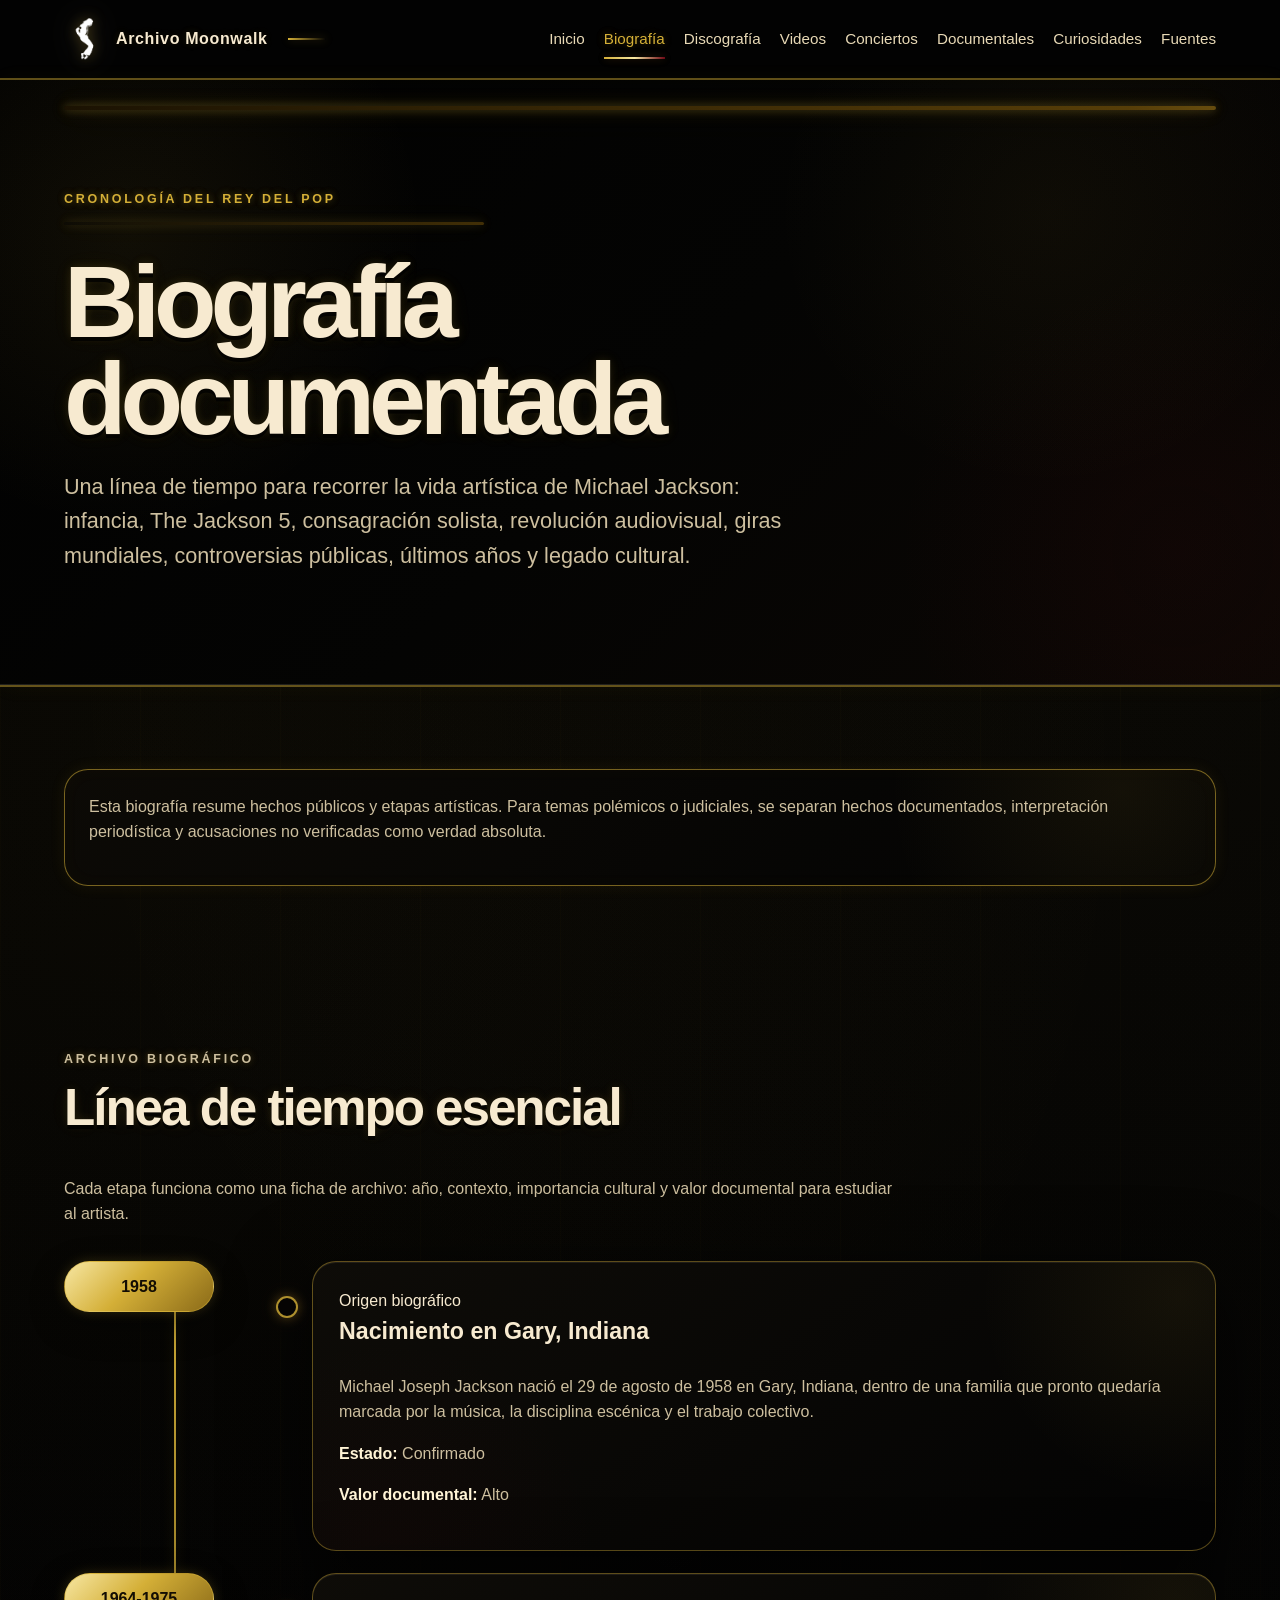
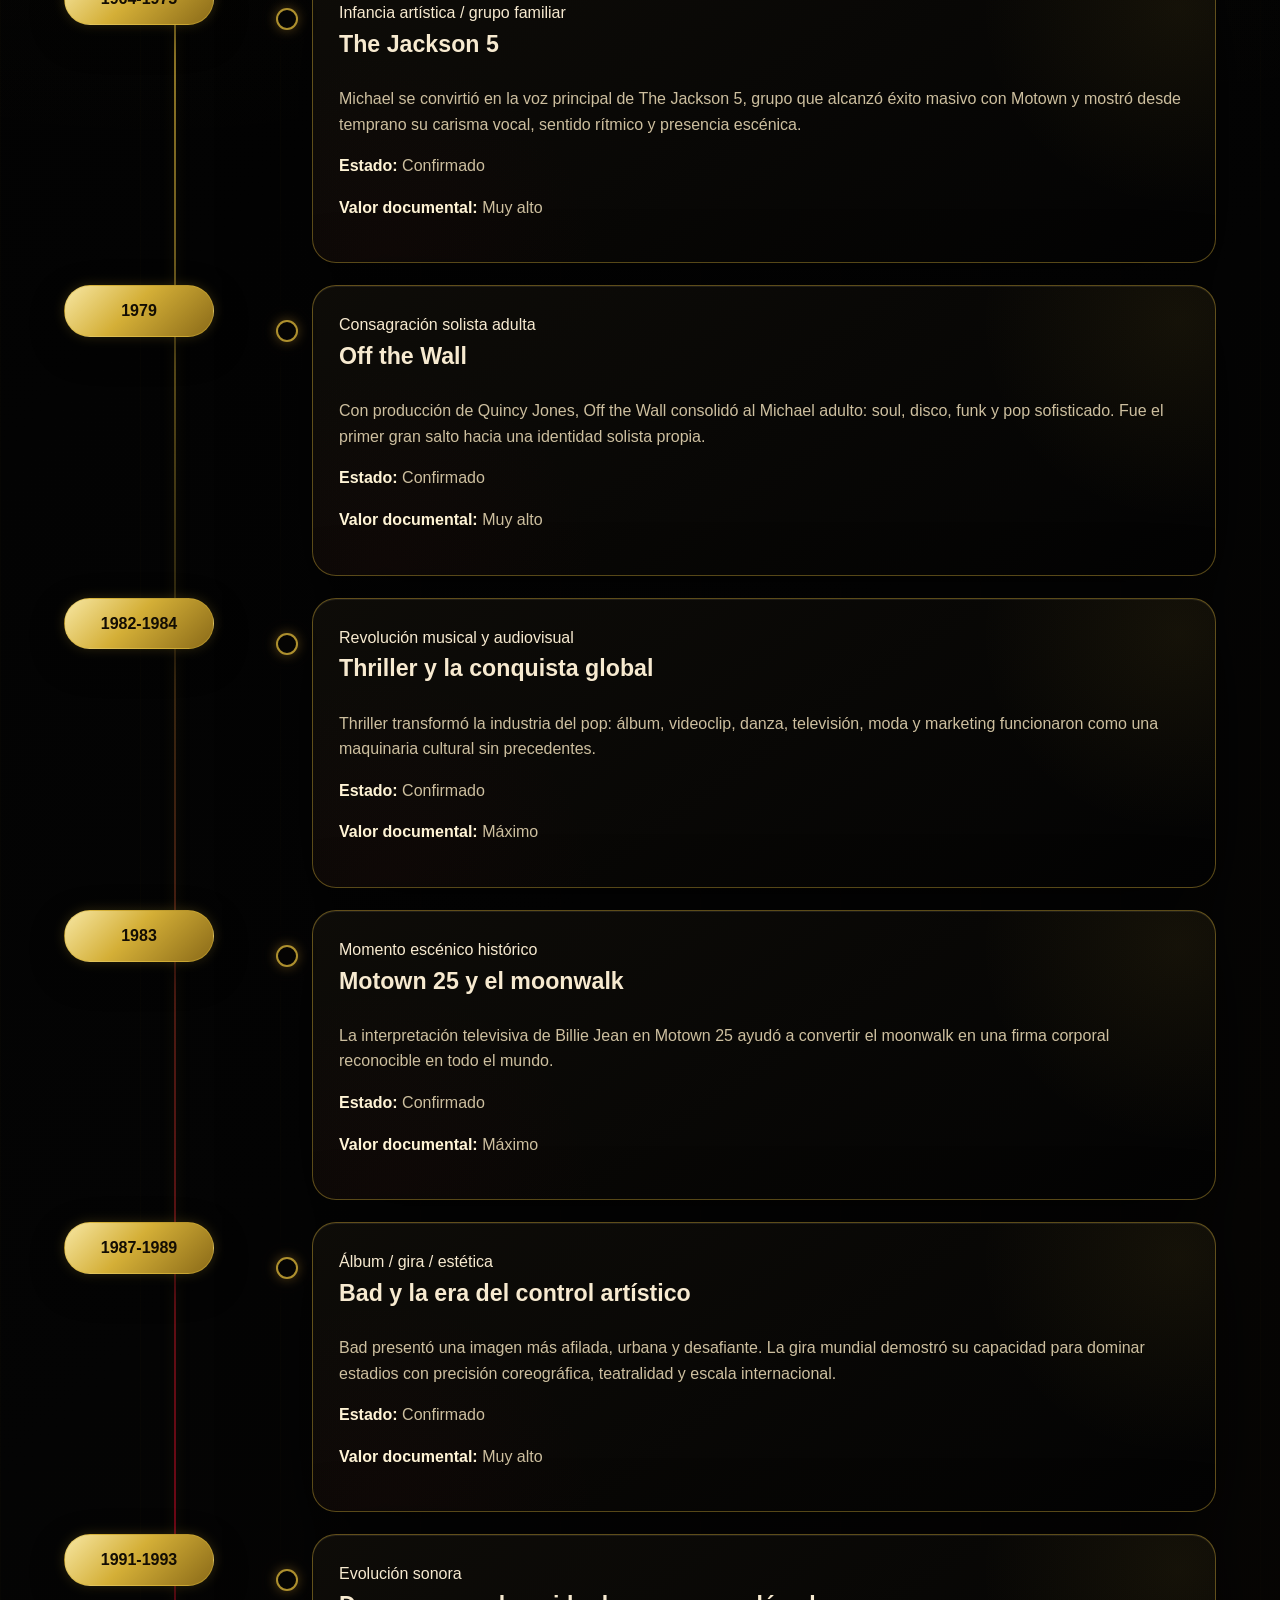
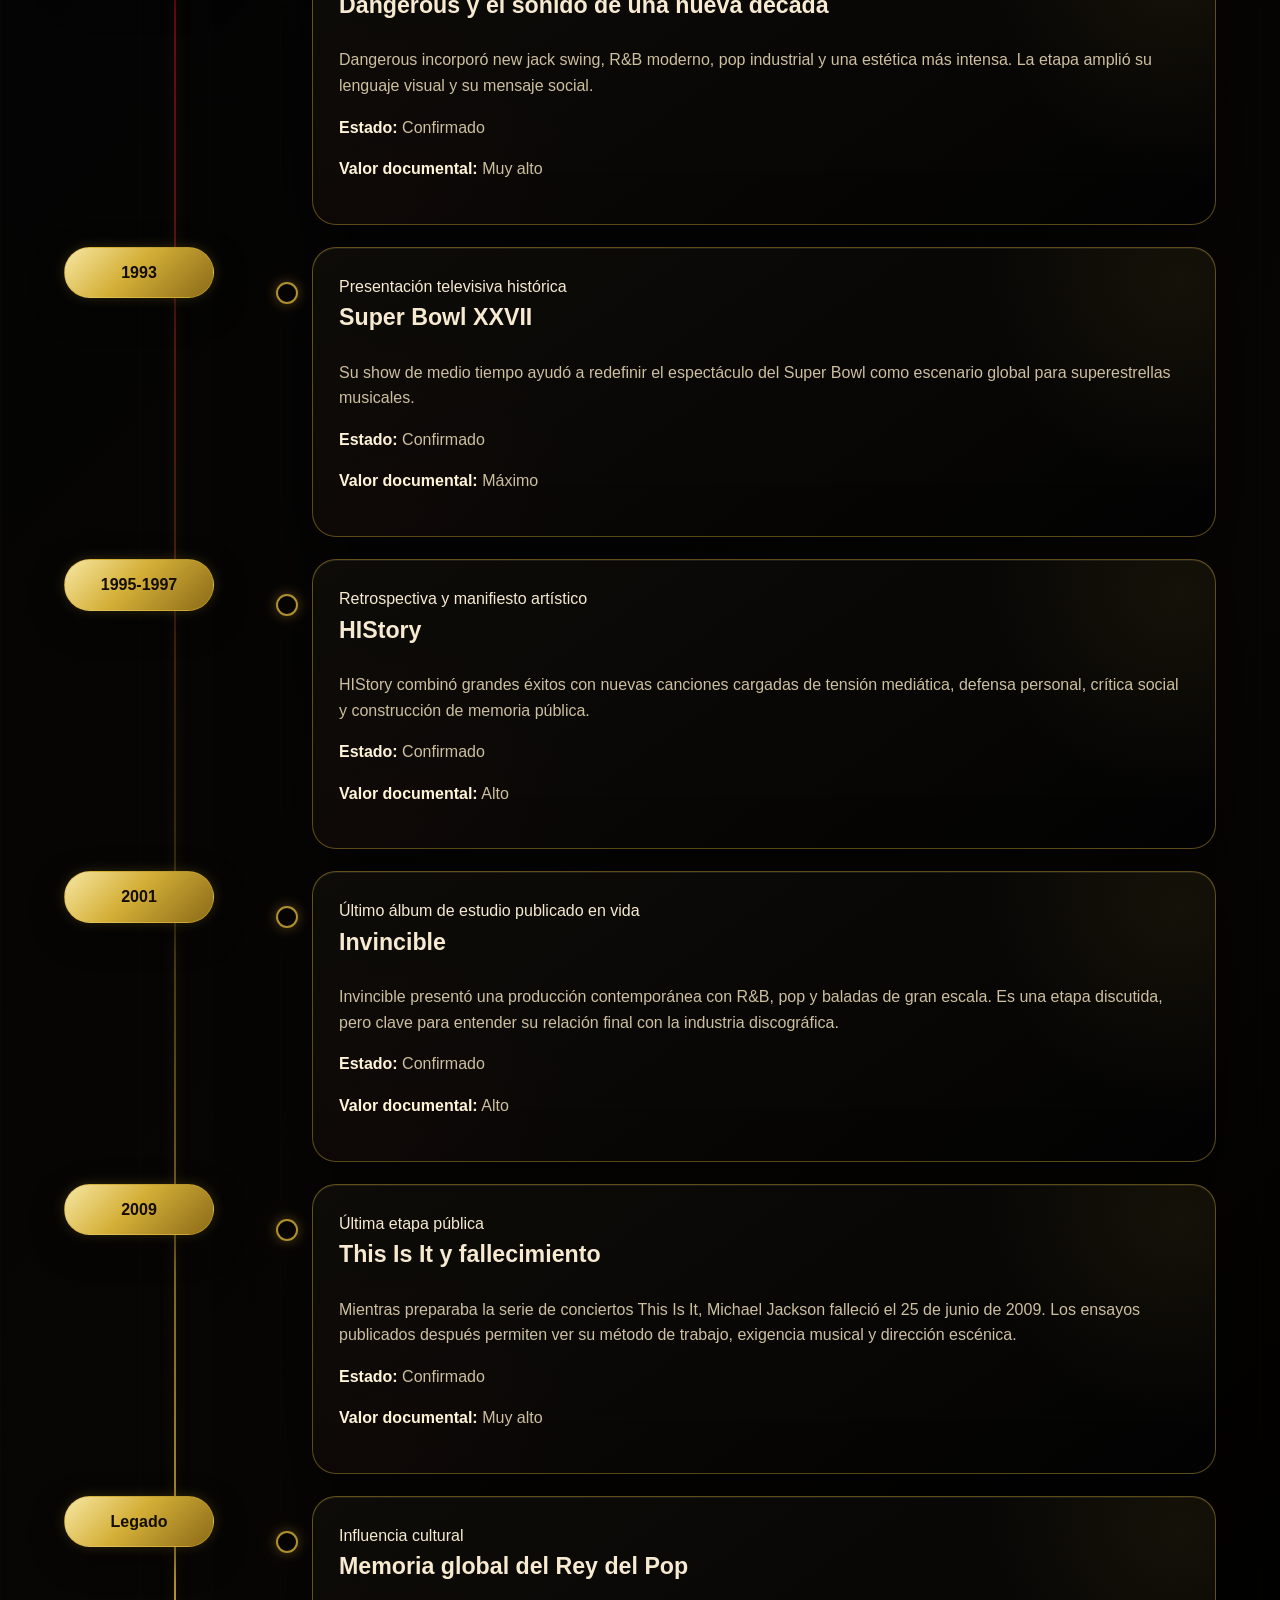
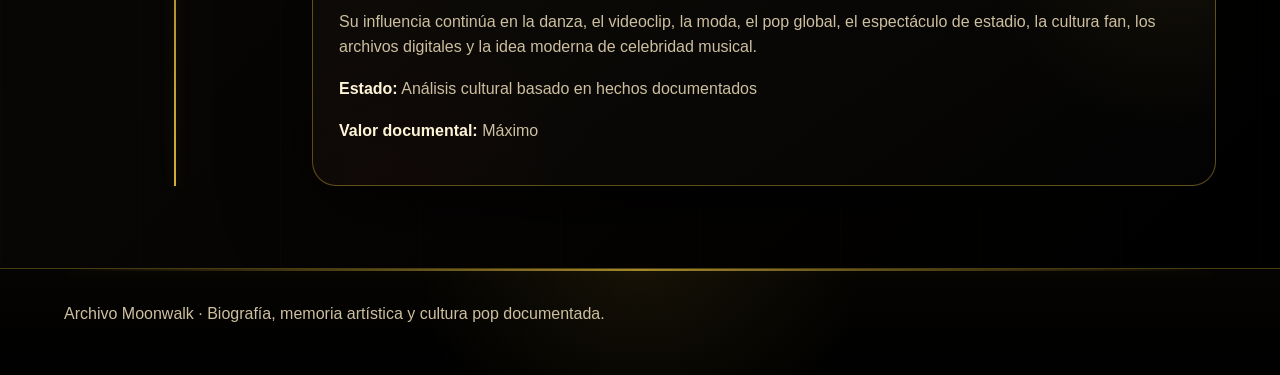
==== commit cfc606d5: "Pulido general de calidad visual" ====
--- a/biografia.html
+++ b/biografia.html
@@ -7,6 +7,7 @@
   <link rel="icon" type="image/png" href="img/m_j_pies.png" />
   <title>Biografía | Archivo Moonwalk</title>
   <link rel="stylesheet" href="css/styles.css" />
+  <link rel="stylesheet" href="css/quality-polish.css" />
 </head>
 <body>
   <header class="site-header">
@@ -66,3 +67,4 @@
 </body>
 </html>
 
+
--- a/css/styles.css
+++ b/css/styles.css
@@ -1420,3 +1420,78 @@
     top: 30px;
   }
 }
+
+/* =========================================================
+   Navegación final responsive
+   Menú compacto, página activa y móvil preparado para crecer.
+   ========================================================= */
+
+.main-nav {
+  gap: clamp(12px, 1.5vw, 26px);
+}
+
+.main-nav a {
+  white-space: nowrap;
+}
+
+.main-nav a.active-link {
+  color: var(--gold) !important;
+  text-shadow:
+    0 0 8px rgba(212, 175, 55, 0.28),
+    0 0 18px rgba(212, 175, 55, 0.12);
+}
+
+.main-nav a.active-link::after {
+  width: 100%;
+  background:
+    linear-gradient(90deg, var(--gold), #f7e7a3, var(--thriller-red)) !important;
+}
+
+/* Cuando hay muchas secciones, el header respira mejor */
+@media (min-width: 901px) and (max-width: 1180px) {
+  .site-header {
+    padding-left: 34px;
+    padding-right: 34px;
+  }
+
+  .main-nav {
+    gap: 14px;
+    font-size: 0.92rem;
+  }
+
+  .brand span {
+    font-size: 0.96rem;
+  }
+
+  .brand-logo {
+    width: 36px;
+    height: 36px;
+  }
+}
+
+/* Menú móvil con scroll si el proyecto sigue creciendo */
+@media (max-width: 900px) {
+  .main-nav {
+    max-height: calc(100vh - 110px);
+    overflow-y: auto;
+    scrollbar-width: thin;
+    scrollbar-color: var(--gold) #030303;
+  }
+
+  .main-nav a.active-link {
+    border-color: rgba(212, 175, 55, 0.72) !important;
+    background:
+      linear-gradient(135deg, rgba(212, 175, 55, 0.16), rgba(109, 7, 21, 0.08)) !important;
+    box-shadow:
+      inset 0 1px 0 rgba(247, 234, 208, 0.10),
+      0 0 14px rgba(212, 175, 55, 0.10);
+  }
+
+  .main-nav a.active-link::after {
+    width: 0;
+  }
+
+  body.menu-is-open {
+    overflow: hidden;
+  }
+}
--- a/css/quality-polish.css
+++ b/css/quality-polish.css
@@ -0,0 +1,173 @@
+﻿/* =========================================================
+   Quality Polish V1 - Archivo Moonwalk
+   Pulido global de calidad visual, accesibilidad y responsive.
+   ========================================================= */
+
+/* Accesibilidad: foco visible elegante */
+a:focus-visible,
+button:focus-visible {
+  outline: 2px solid var(--gold-light);
+  outline-offset: 4px;
+  border-radius: 10px;
+  box-shadow:
+    0 0 0 4px rgba(212, 175, 55, 0.16),
+    0 0 18px rgba(212, 175, 55, 0.28);
+}
+
+/* Mejora de lectura general */
+.section-heading p,
+.card p,
+.legal-card p,
+.notice p,
+.timeline p,
+.data-card p {
+  text-wrap: pretty;
+}
+
+/* Tarjetas más vivas, sin exagerar */
+.card,
+.legal-card,
+.data-card,
+.notice,
+.timeline article {
+  transition:
+    transform 0.22s ease,
+    border-color 0.22s ease,
+    box-shadow 0.22s ease,
+    background 0.22s ease;
+}
+
+.card:hover,
+.legal-card:hover,
+.data-card:hover,
+.timeline article:hover {
+  transform: translateY(-4px);
+  border-color: rgba(212, 175, 55, 0.62);
+  box-shadow:
+    0 22px 70px rgba(0, 0, 0, 0.58),
+    0 0 24px rgba(212, 175, 55, 0.09);
+}
+
+/* Botones más consistentes */
+.btn,
+.legal-card a,
+.card.link-card {
+  -webkit-tap-highlight-color: transparent;
+}
+
+.legal-card a {
+  display: inline-flex;
+  align-items: center;
+  gap: 6px;
+  margin-top: 10px;
+  color: var(--gold-light);
+  font-weight: 800;
+}
+
+.legal-card a:hover {
+  color: #ffffff;
+  text-shadow: 0 0 12px rgba(212, 175, 55, 0.35);
+}
+
+/* Header más estable al hacer scroll */
+.site-header {
+  backdrop-filter: blur(14px);
+}
+
+/* Logo más nítido */
+.brand-logo {
+  object-fit: contain;
+  image-rendering: auto;
+}
+
+/* Footer más premium */
+.site-footer {
+  position: relative;
+  overflow: hidden;
+  border-top: 1px solid rgba(212, 175, 55, 0.35);
+  background:
+    radial-gradient(circle at 50% 0%, rgba(212, 175, 55, 0.08), transparent 34%),
+    linear-gradient(180deg, rgba(5, 4, 2, 0.98), #000000);
+}
+
+.site-footer::before {
+  content: "";
+  position: absolute;
+  left: var(--container-x);
+  right: var(--container-x);
+  top: 0;
+  height: 2px;
+  background: linear-gradient(90deg, transparent, var(--gold), transparent);
+  opacity: 0.75;
+  box-shadow: 0 0 18px rgba(212, 175, 55, 0.22);
+}
+
+/* Enlaces internos suavizados */
+html {
+  scroll-padding-top: 96px;
+}
+
+/* Evita desbordes visuales en textos largos */
+h1,
+h2,
+h3,
+p,
+a {
+  overflow-wrap: break-word;
+}
+
+/* Móvil: tarjetas y secciones más respirables */
+@media (max-width: 900px) {
+  .section {
+    padding-left: 18px;
+    padding-right: 18px;
+  }
+
+  .section-heading {
+    margin-bottom: 28px;
+  }
+
+  .grid {
+    gap: 18px;
+  }
+
+  .card:hover,
+  .legal-card:hover,
+  .data-card:hover,
+  .timeline article:hover {
+    transform: none;
+  }
+
+  .site-footer {
+    padding-left: 18px;
+    padding-right: 18px;
+    text-align: center;
+  }
+}
+
+/* Móvil pequeño: botones y textos con mejor tacto */
+@media (max-width: 560px) {
+  .main-nav a {
+    min-height: 48px;
+  }
+
+  .btn {
+    min-height: 50px;
+  }
+
+  .eyebrow {
+    line-height: 1.45;
+  }
+}
+
+/* Respeto a usuarios con animaciones reducidas */
+@media (prefers-reduced-motion: reduce) {
+  *,
+  *::before,
+  *::after {
+    animation-duration: 0.001ms !important;
+    animation-iteration-count: 1 !important;
+    scroll-behavior: auto !important;
+    transition-duration: 0.001ms !important;
+  }
+}
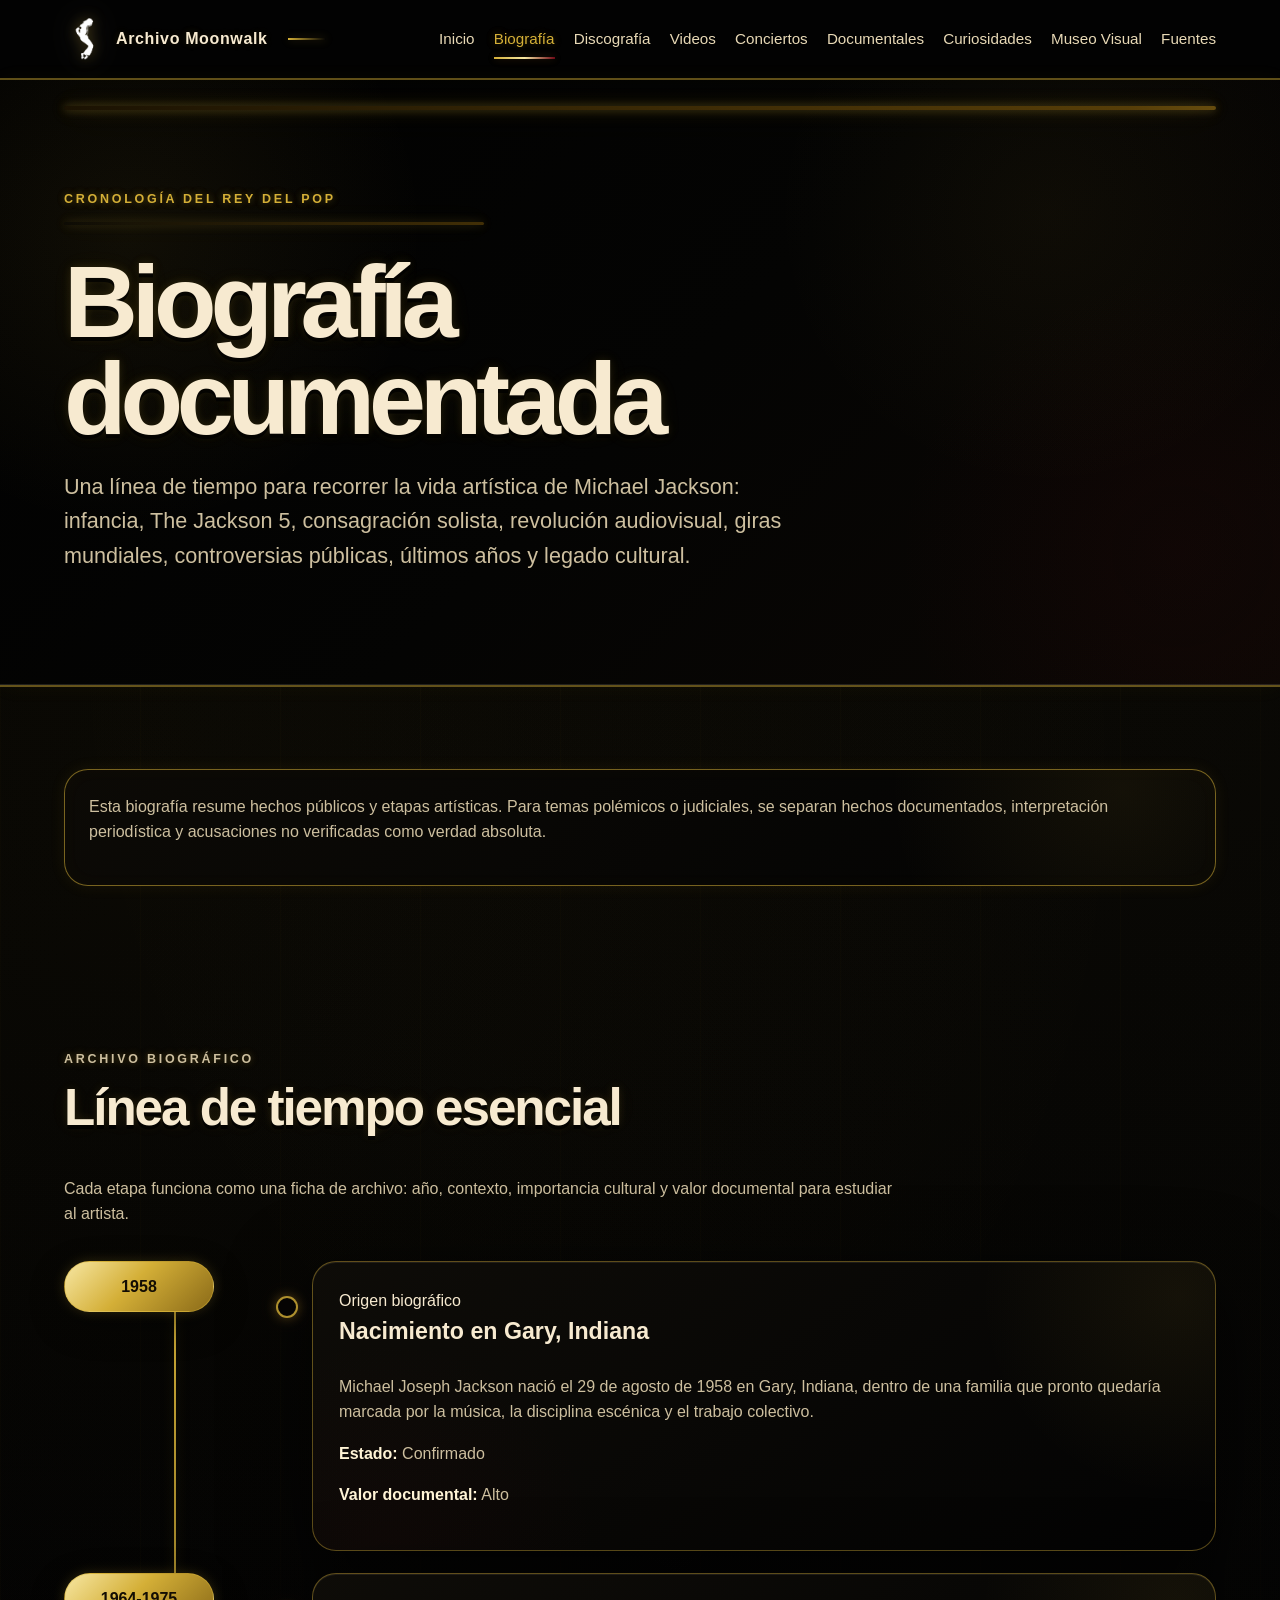
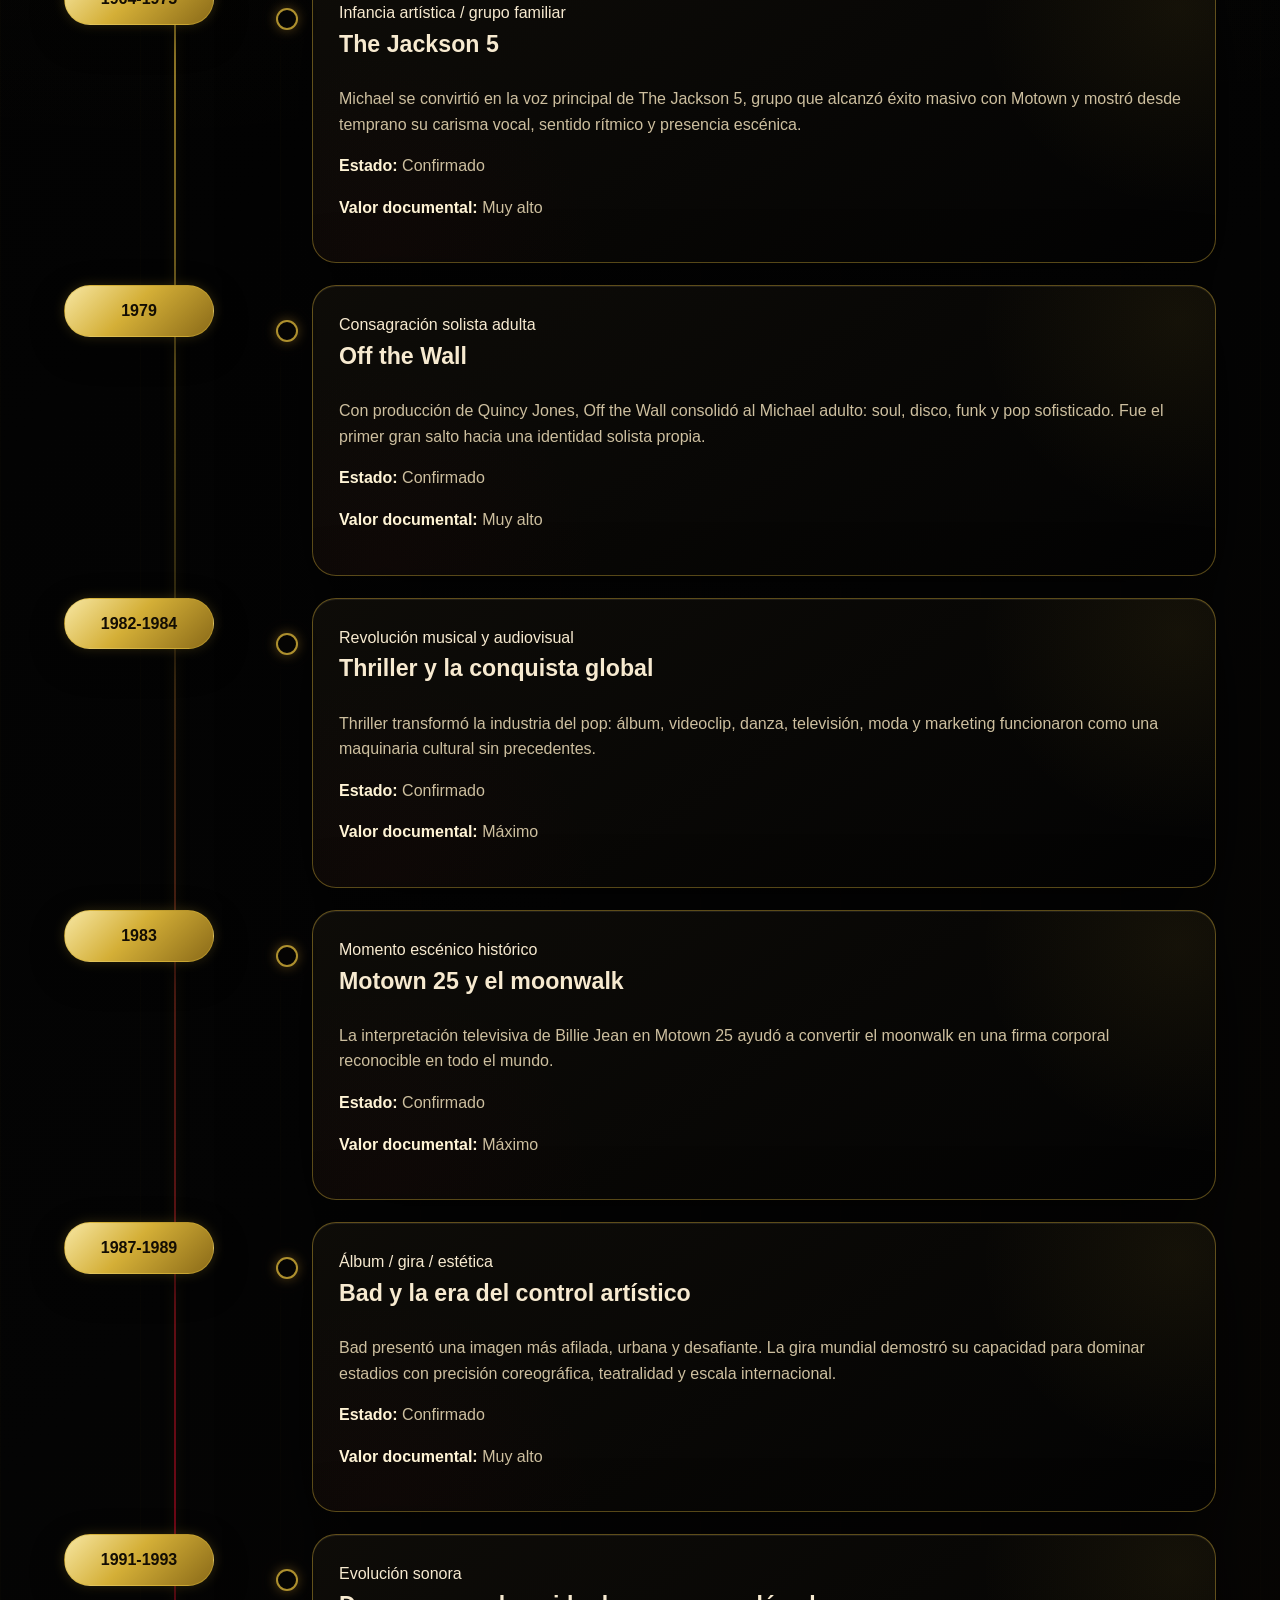
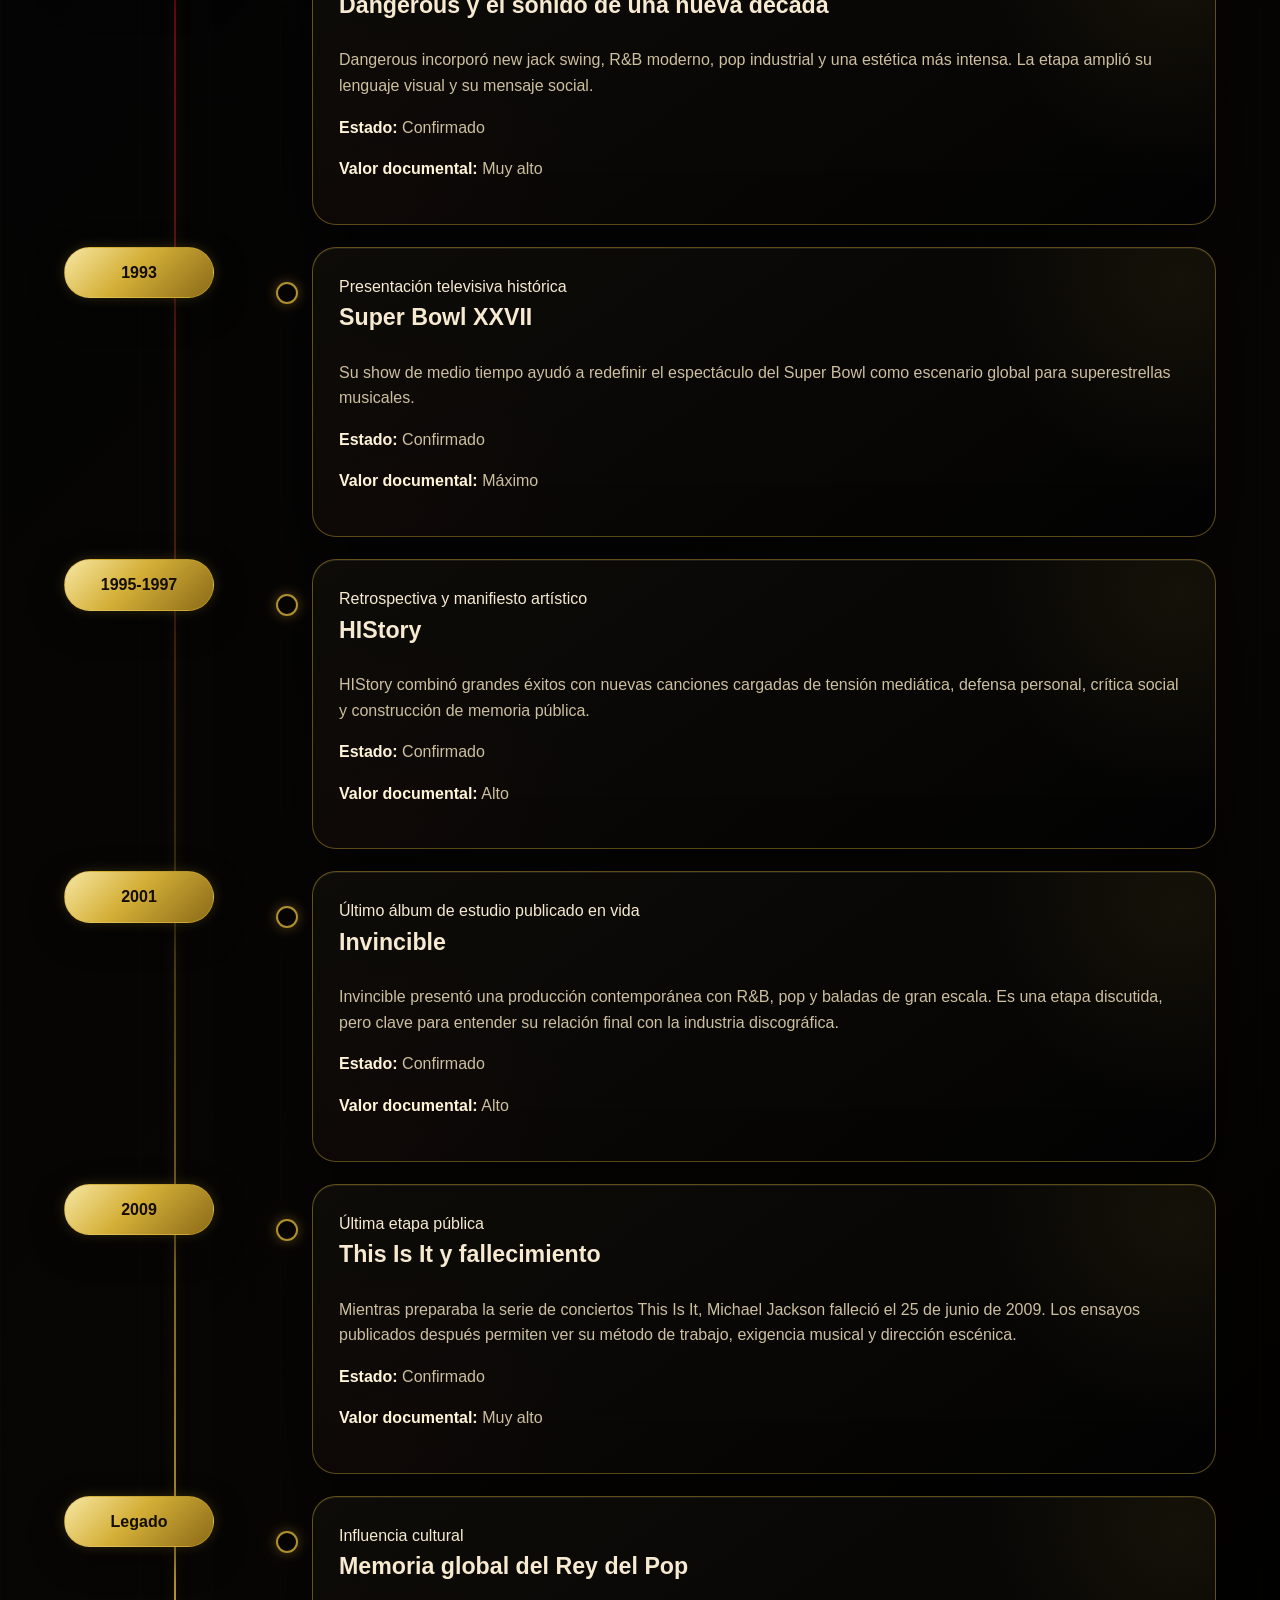
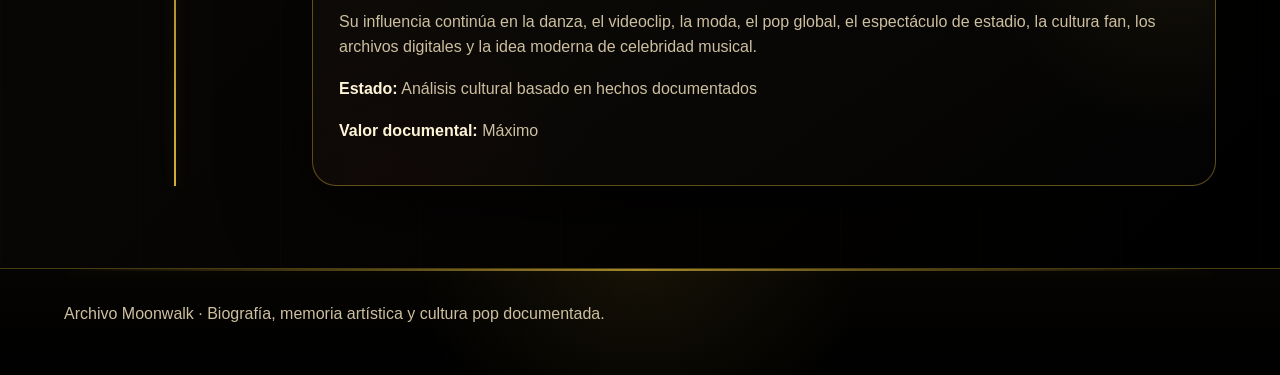
==== commit 104f2355: "Añado museo visual del Archivo Moonwalk" ====
--- a/biografia.html
+++ b/biografia.html
@@ -1,4 +1,4 @@
-﻿<!DOCTYPE html>
+<!DOCTYPE html>
 <html lang="es">
 <head>
   <meta charset="UTF-8" />
@@ -21,6 +21,7 @@
       <a href="conciertos.html">Conciertos</a>
       <a href="documentales.html">Documentales</a>
       <a href="curiosidades.html">Curiosidades</a>
+      <a href="museo-visual.html">Museo Visual</a>
       <a href="fuentes.html">Fuentes</a>
     </nav>
   </header>
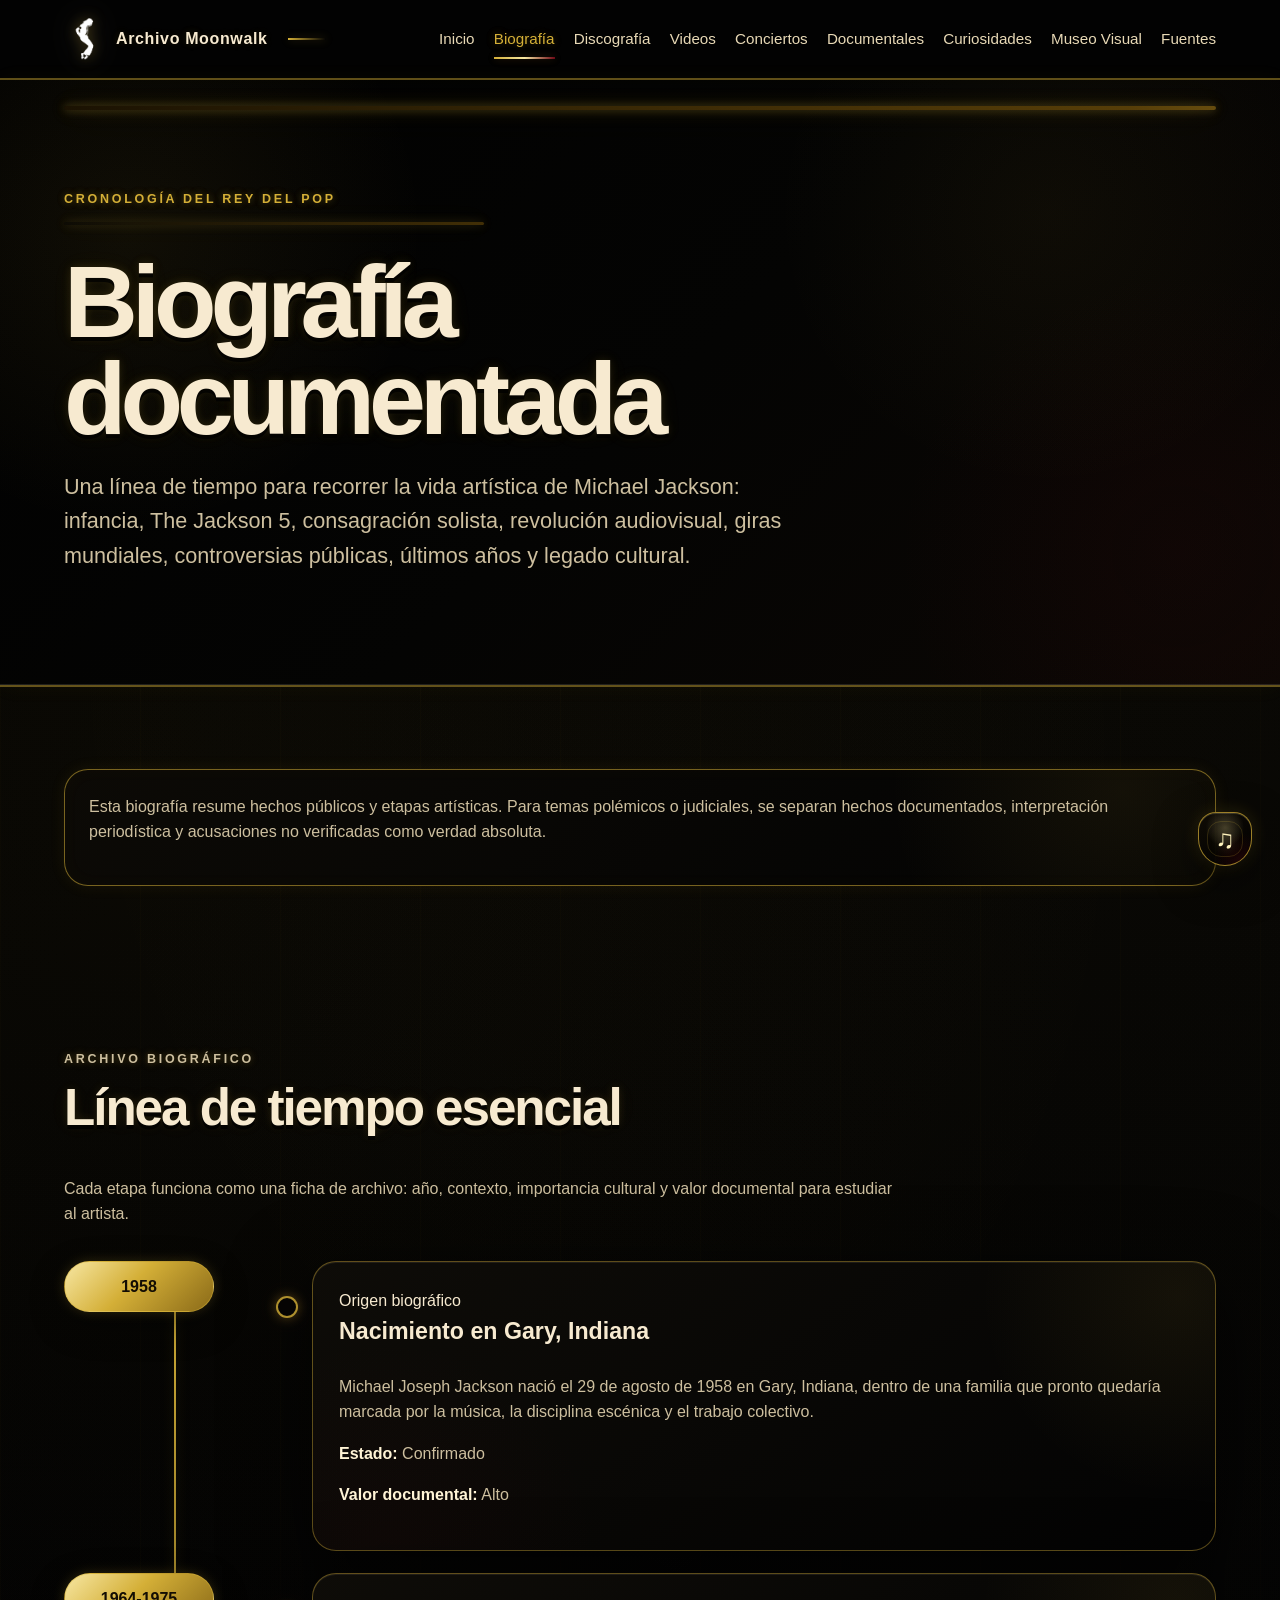
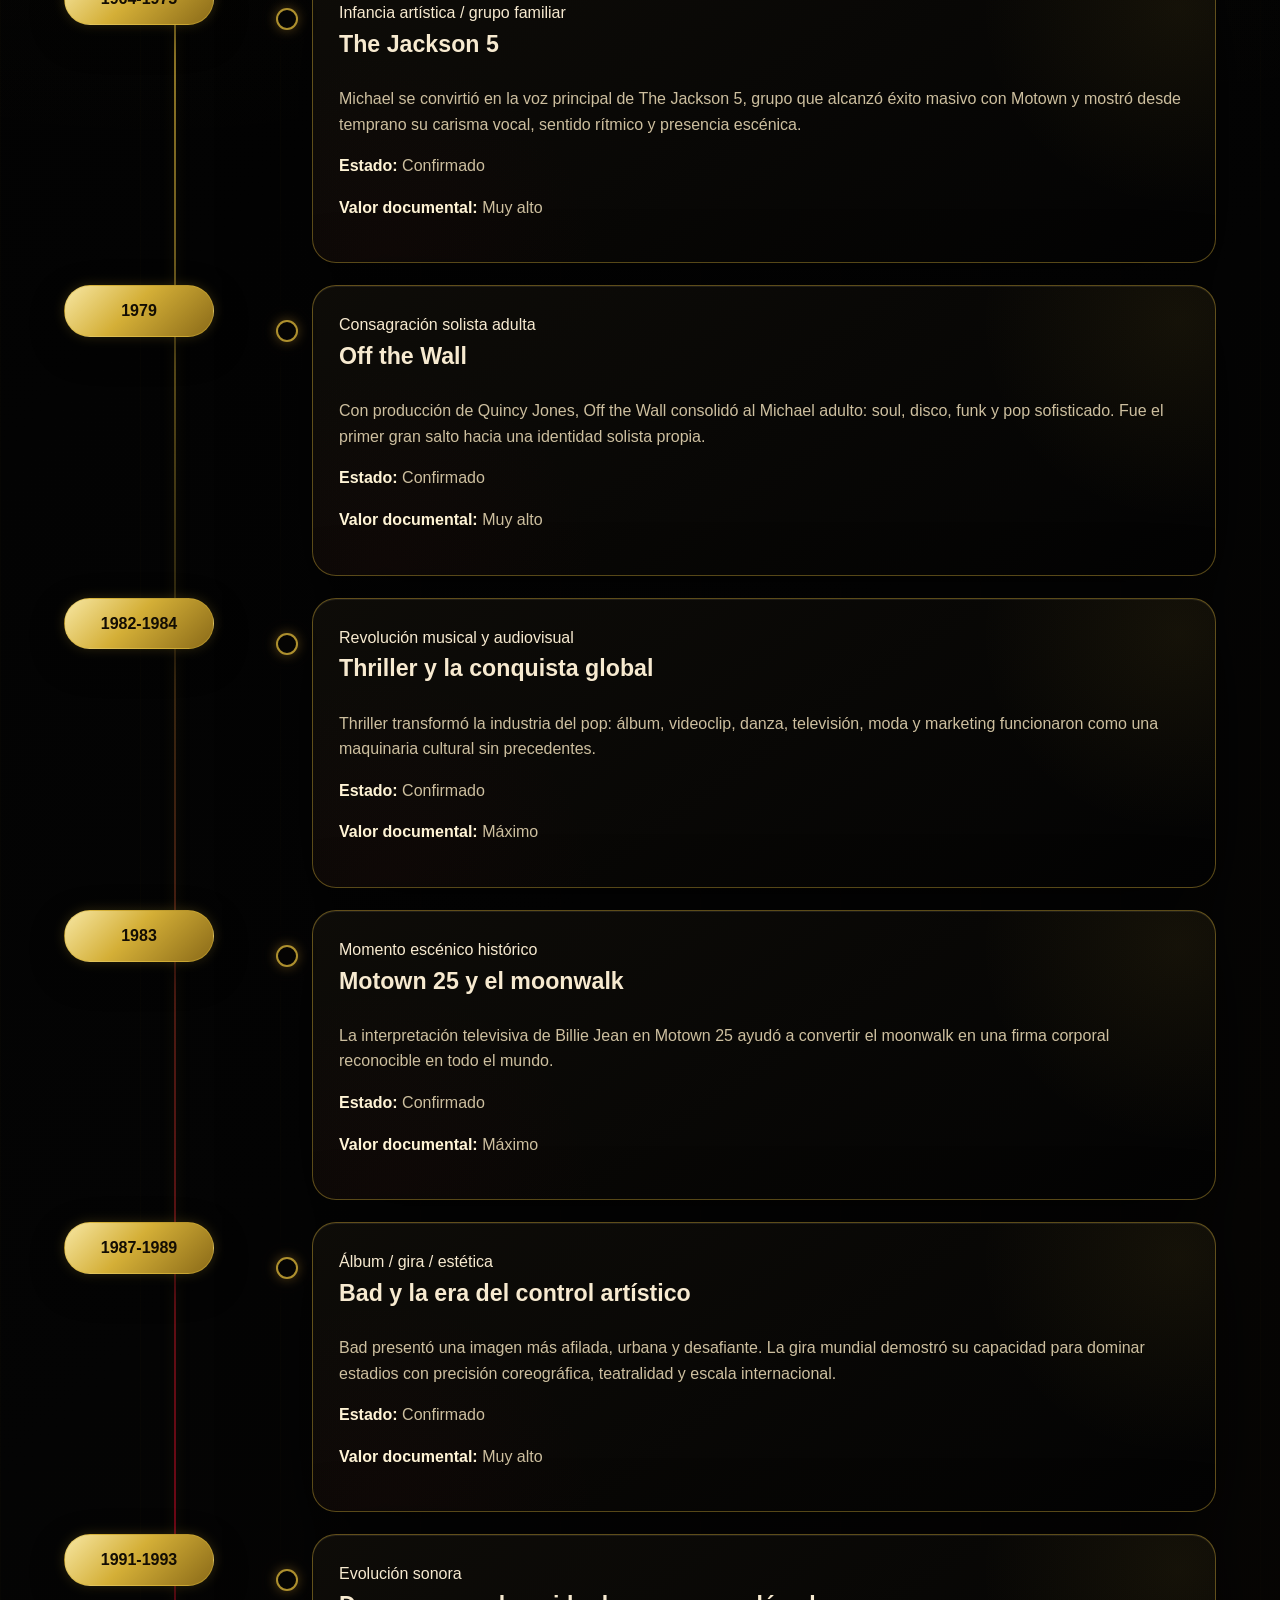
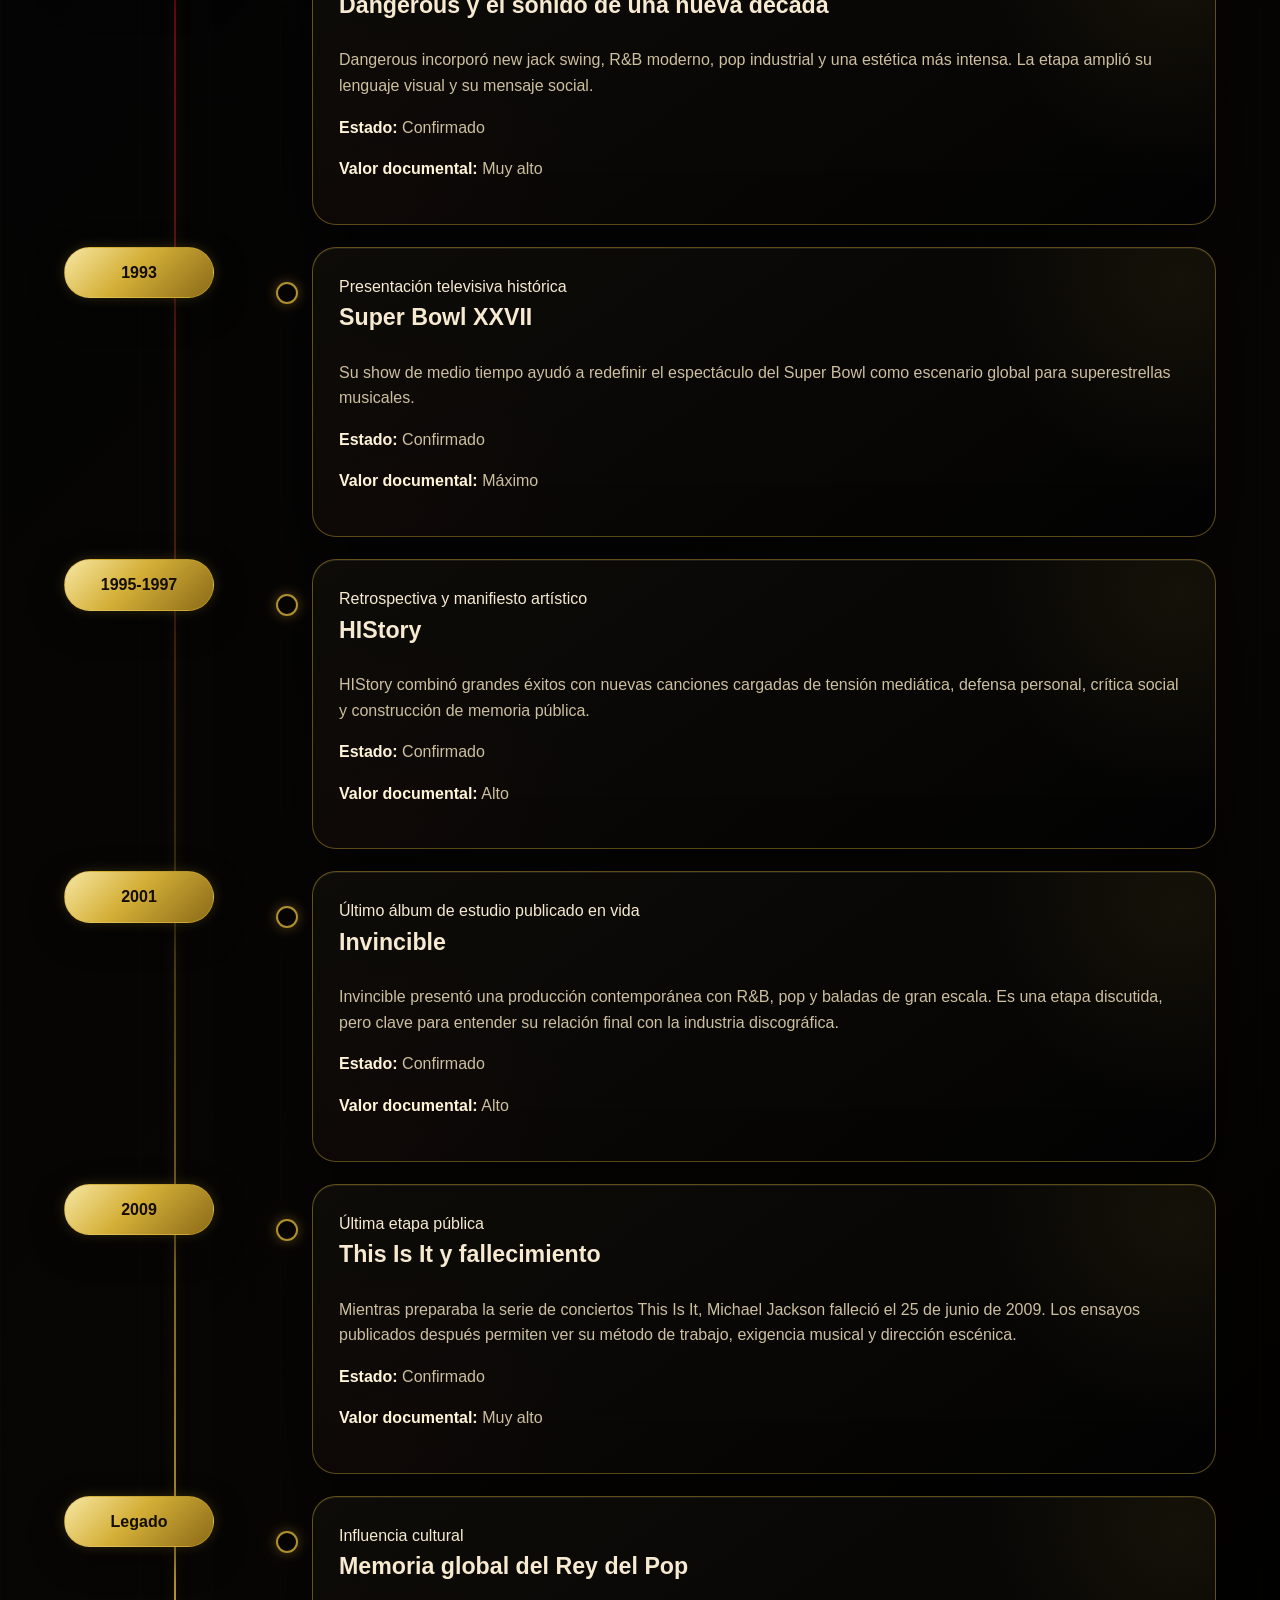
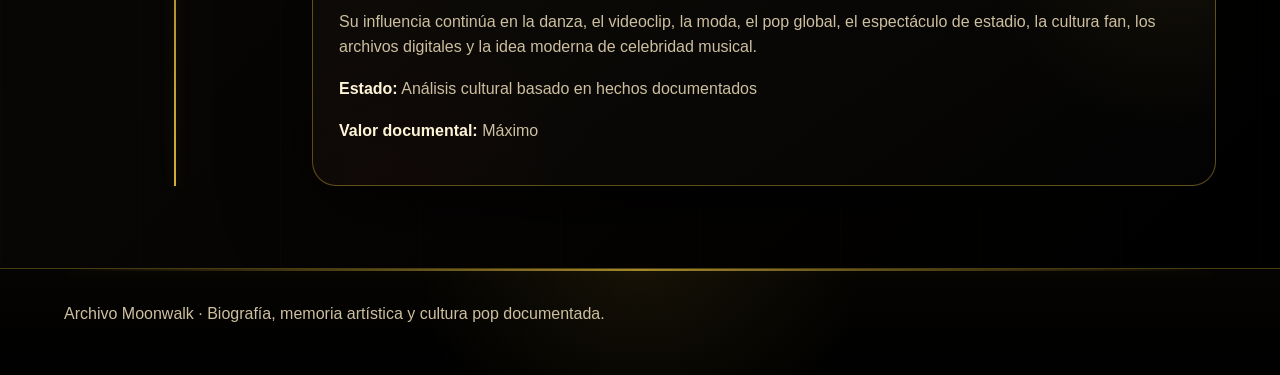
==== commit dce61f1b: "Añado controles Moonwalk de navegación" ====
--- a/biografia.html
+++ b/biografia.html
@@ -8,6 +8,7 @@
   <title>Biografía | Archivo Moonwalk</title>
   <link rel="stylesheet" href="css/styles.css" />
   <link rel="stylesheet" href="css/quality-polish.css" />
+  <link rel="stylesheet" href="css/moonwalk-scroll-controls.css" />
 </head>
 <body>
   <header class="site-header">
@@ -65,6 +66,7 @@
   </footer>
 
   <script src="js/app.js"></script>
+  <script src="js/moonwalk-scroll-controls.js"></script>
 </body>
 </html>
 
--- a/css/moonwalk-scroll-controls.css
+++ b/css/moonwalk-scroll-controls.css
@@ -0,0 +1,272 @@
+/* =========================================================
+   Moonwalk Scroll Controls
+   Botones flotantes premium para navegar por secciones.
+   ========================================================= */
+
+.moonwalk-scroll-controls {
+  position: fixed;
+  right: clamp(16px, 2vw, 28px);
+  bottom: clamp(22px, 4vh, 42px);
+  z-index: 9997;
+  display: grid;
+  gap: 12px;
+  pointer-events: none;
+}
+
+.moonwalk-scroll-btn {
+  width: 54px;
+  height: 54px;
+  display: grid;
+  place-items: center;
+  position: relative;
+  overflow: hidden;
+  pointer-events: auto;
+  cursor: pointer;
+  color: #fff3bd;
+  border: 1.5px solid rgba(212, 175, 55, 0.72);
+  border-radius: 18px;
+  background:
+    radial-gradient(circle at 50% 28%, rgba(247, 231, 163, 0.24), transparent 42%),
+    radial-gradient(circle at 80% 92%, rgba(109, 7, 21, 0.24), transparent 44%),
+    linear-gradient(145deg, rgba(16, 12, 5, 0.96), rgba(0, 0, 0, 0.98));
+  box-shadow:
+    inset 0 1px 0 rgba(255, 246, 191, 0.16),
+    0 16px 42px rgba(0, 0, 0, 0.62),
+    0 0 18px rgba(212, 175, 55, 0.18);
+  transition:
+    transform 0.22s ease,
+    border-color 0.22s ease,
+    box-shadow 0.22s ease,
+    filter 0.22s ease;
+}
+
+.moonwalk-scroll-btn::before {
+  content: "";
+  position: absolute;
+  inset: 8px;
+  border: 1px solid rgba(212, 175, 55, 0.18);
+  border-radius: 14px;
+  pointer-events: none;
+}
+
+.moonwalk-scroll-btn::after {
+  content: "";
+  position: absolute;
+  inset: -40%;
+  background:
+    linear-gradient(
+      115deg,
+      transparent 0%,
+      transparent 38%,
+      rgba(255, 246, 191, 0.28) 48%,
+      rgba(212, 175, 55, 0.26) 54%,
+      transparent 66%,
+      transparent 100%
+    );
+  transform: translateX(-65%) rotate(8deg);
+  opacity: 0;
+  transition: transform 0.42s ease, opacity 0.42s ease;
+}
+
+.moonwalk-scroll-btn:hover {
+  transform: translateY(-4px) scale(1.04);
+  border-color: rgba(255, 242, 173, 0.95);
+  filter: brightness(1.12);
+  box-shadow:
+    inset 0 1px 0 rgba(255, 246, 191, 0.22),
+    0 20px 54px rgba(0, 0, 0, 0.70),
+    0 0 26px rgba(212, 175, 55, 0.32),
+    0 0 34px rgba(109, 7, 21, 0.16);
+}
+
+.moonwalk-scroll-btn:hover::after {
+  transform: translateX(65%) rotate(8deg);
+  opacity: 1;
+}
+
+.moonwalk-scroll-btn:active {
+  transform: translateY(-1px) scale(0.98);
+}
+
+.moonwalk-scroll-icon {
+  position: relative;
+  z-index: 2;
+  display: grid;
+  place-items: center;
+  font-size: 1.55rem;
+  line-height: 1;
+  text-shadow:
+    0 0 10px rgba(247, 231, 163, 0.38),
+    0 0 22px rgba(212, 175, 55, 0.20);
+}
+
+.moonwalk-scroll-btn[data-scroll-direction="up"] .moonwalk-scroll-icon {
+  transform: translateY(-1px);
+}
+
+.moonwalk-scroll-btn[data-scroll-direction="down"] .moonwalk-scroll-icon {
+  transform: translateY(1px);
+}
+
+.moonwalk-scroll-btn.is-muted {
+  opacity: 0.42;
+  filter: grayscale(0.28);
+}
+
+.moonwalk-scroll-btn.is-hidden {
+  opacity: 0;
+  visibility: hidden;
+  transform: translateY(8px) scale(0.96);
+  pointer-events: none;
+}
+
+@media (max-width: 900px) {
+  .moonwalk-scroll-controls {
+    right: 14px;
+    bottom: 18px;
+    gap: 10px;
+  }
+
+  .moonwalk-scroll-btn {
+    width: 48px;
+    height: 48px;
+    border-radius: 16px;
+  }
+
+  .moonwalk-scroll-icon {
+    font-size: 1.35rem;
+  }
+}
+
+@media (max-width: 430px) {
+  .moonwalk-scroll-controls {
+    right: 10px;
+    bottom: 14px;
+  }
+
+  .moonwalk-scroll-btn {
+    width: 44px;
+    height: 44px;
+  }
+}
+
+@media (prefers-reduced-motion: reduce) {
+  .moonwalk-scroll-btn,
+  .moonwalk-scroll-btn::after {
+    transition: none !important;
+  }
+}
+/* =========================================================
+   Moonwalk Scroll Controls - Separación profesional
+   Botón superior y botón inferior como navegación premium.
+   ========================================================= */
+
+.moonwalk-scroll-controls {
+  position: fixed;
+  inset: 0;
+  z-index: 9997;
+  display: block;
+  pointer-events: none;
+}
+
+.moonwalk-scroll-btn {
+  position: fixed;
+  right: clamp(16px, 2vw, 28px);
+  pointer-events: auto;
+}
+
+.moonwalk-scroll-btn[data-scroll-direction="up"] {
+  top: clamp(118px, 18vh, 190px);
+  bottom: auto;
+}
+
+.moonwalk-scroll-btn[data-scroll-direction="down"] {
+  top: auto;
+  bottom: clamp(32px, 7vh, 78px);
+}
+
+/* Pequeña diferencia visual: arriba más celestial, abajo más musical */
+.moonwalk-scroll-btn[data-scroll-direction="up"] {
+  border-radius: 50% 50% 18px 18px;
+}
+
+.moonwalk-scroll-btn[data-scroll-direction="down"] {
+  border-radius: 18px 18px 50% 50%;
+}
+
+.moonwalk-scroll-btn[data-scroll-direction="up"] .moonwalk-scroll-icon {
+  font-size: 1.42rem;
+}
+
+.moonwalk-scroll-btn[data-scroll-direction="down"] .moonwalk-scroll-icon {
+  font-size: 1.62rem;
+}
+
+/* Móvil: más separados, pero sin molestar al contenido */
+@media (max-width: 900px) {
+  .moonwalk-scroll-btn {
+    right: 12px;
+  }
+
+  .moonwalk-scroll-btn[data-scroll-direction="up"] {
+    top: 112px;
+  }
+
+  .moonwalk-scroll-btn[data-scroll-direction="down"] {
+    bottom: 22px;
+  }
+}
+
+@media (max-width: 430px) {
+  .moonwalk-scroll-btn {
+    right: 10px;
+  }
+
+  .moonwalk-scroll-btn[data-scroll-direction="up"] {
+    top: 104px;
+  }
+
+  .moonwalk-scroll-btn[data-scroll-direction="down"] {
+    bottom: 16px;
+  }
+}
+/* =========================================================
+   Moonwalk Scroll Controls - Ajuste Hollywood Desktop
+   Más separación vertical en escritorio, móvil se mantiene cómodo.
+   ========================================================= */
+
+@media (min-width: 901px) {
+  .moonwalk-scroll-btn[data-scroll-direction="up"] {
+    top: clamp(92px, 12vh, 138px);
+  }
+
+  .moonwalk-scroll-btn[data-scroll-direction="down"] {
+    bottom: clamp(18px, 3.5vh, 42px);
+  }
+
+  .moonwalk-scroll-btn {
+    right: clamp(18px, 2.2vw, 34px);
+  }
+}
+
+/* Desktop grande: sensación más cinematográfica y separada */
+@media (min-width: 1280px) {
+  .moonwalk-scroll-btn[data-scroll-direction="up"] {
+    top: 118px;
+  }
+
+  .moonwalk-scroll-btn[data-scroll-direction="down"] {
+    bottom: 34px;
+  }
+}
+
+/* Mobile queda igual de práctico, sin subir demasiado el botón */
+@media (max-width: 900px) {
+  .moonwalk-scroll-btn[data-scroll-direction="up"] {
+    top: 112px;
+  }
+
+  .moonwalk-scroll-btn[data-scroll-direction="down"] {
+    bottom: 20px;
+  }
+}
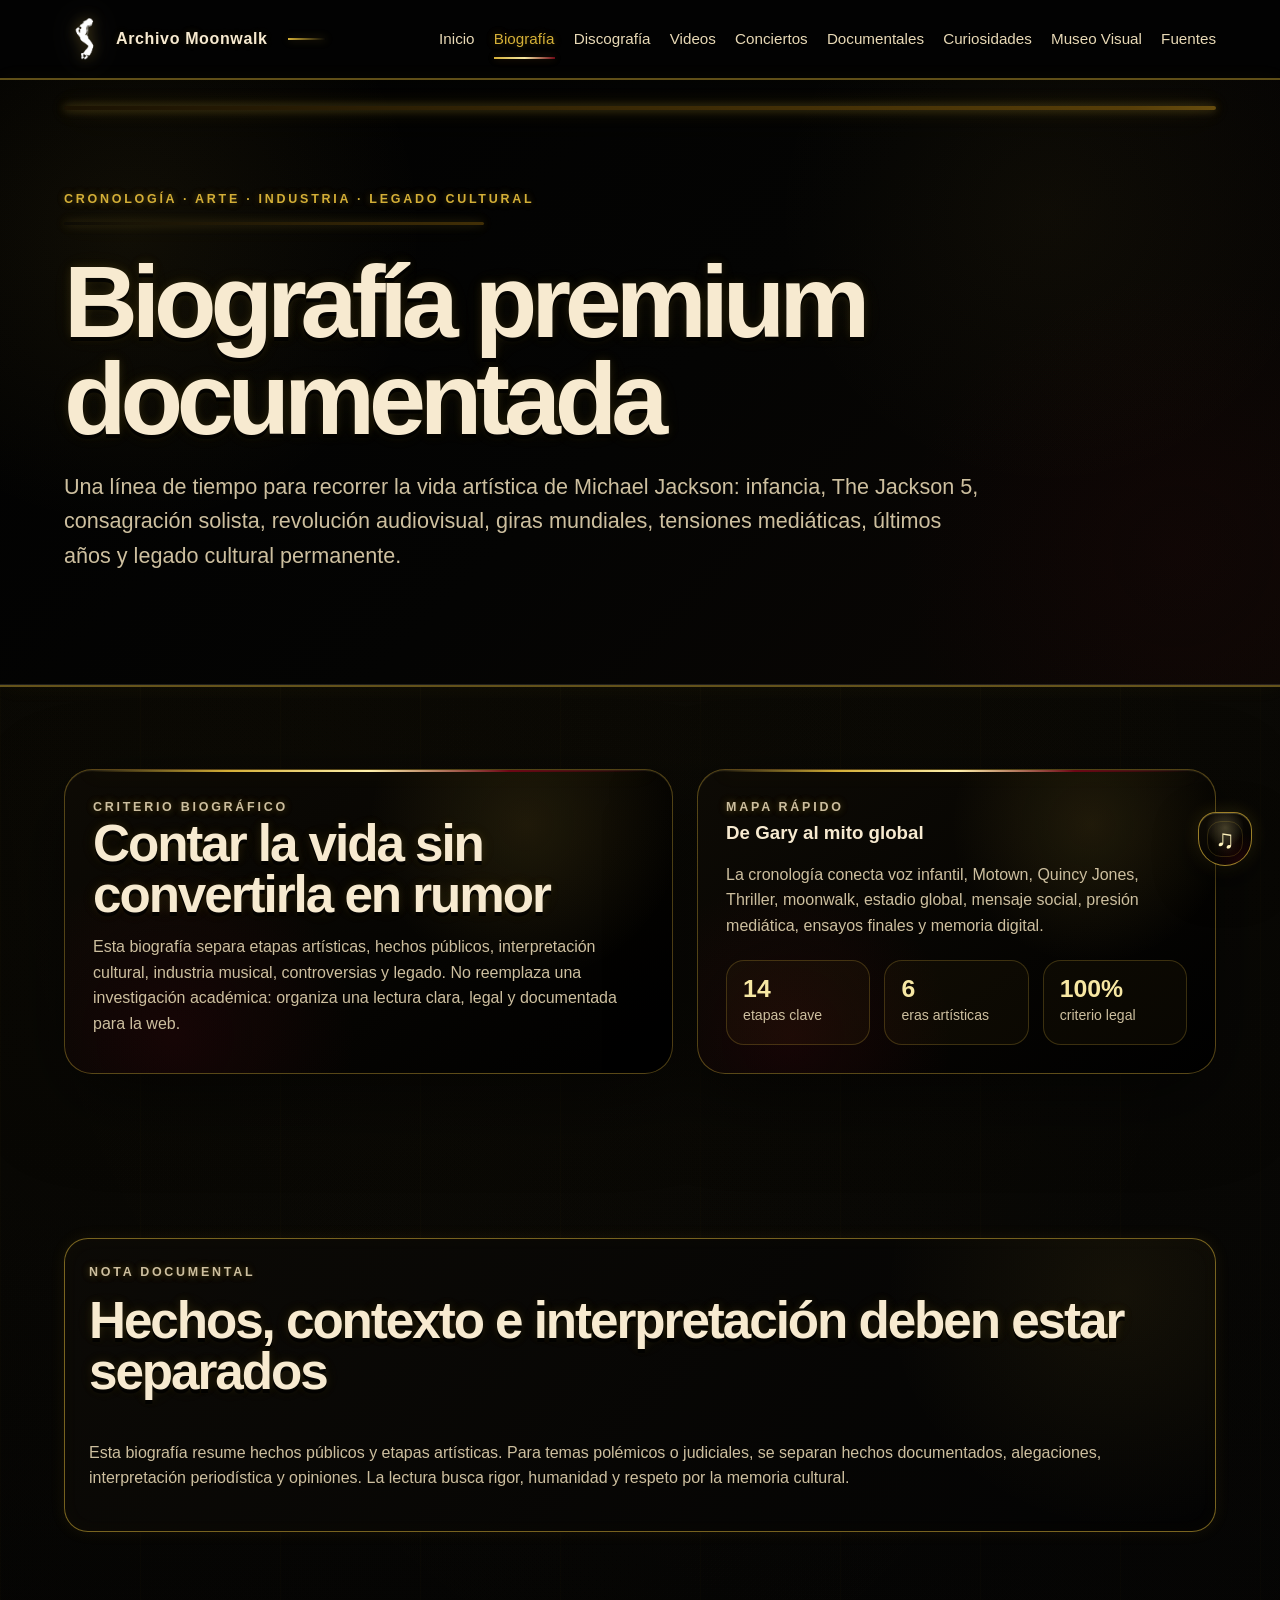
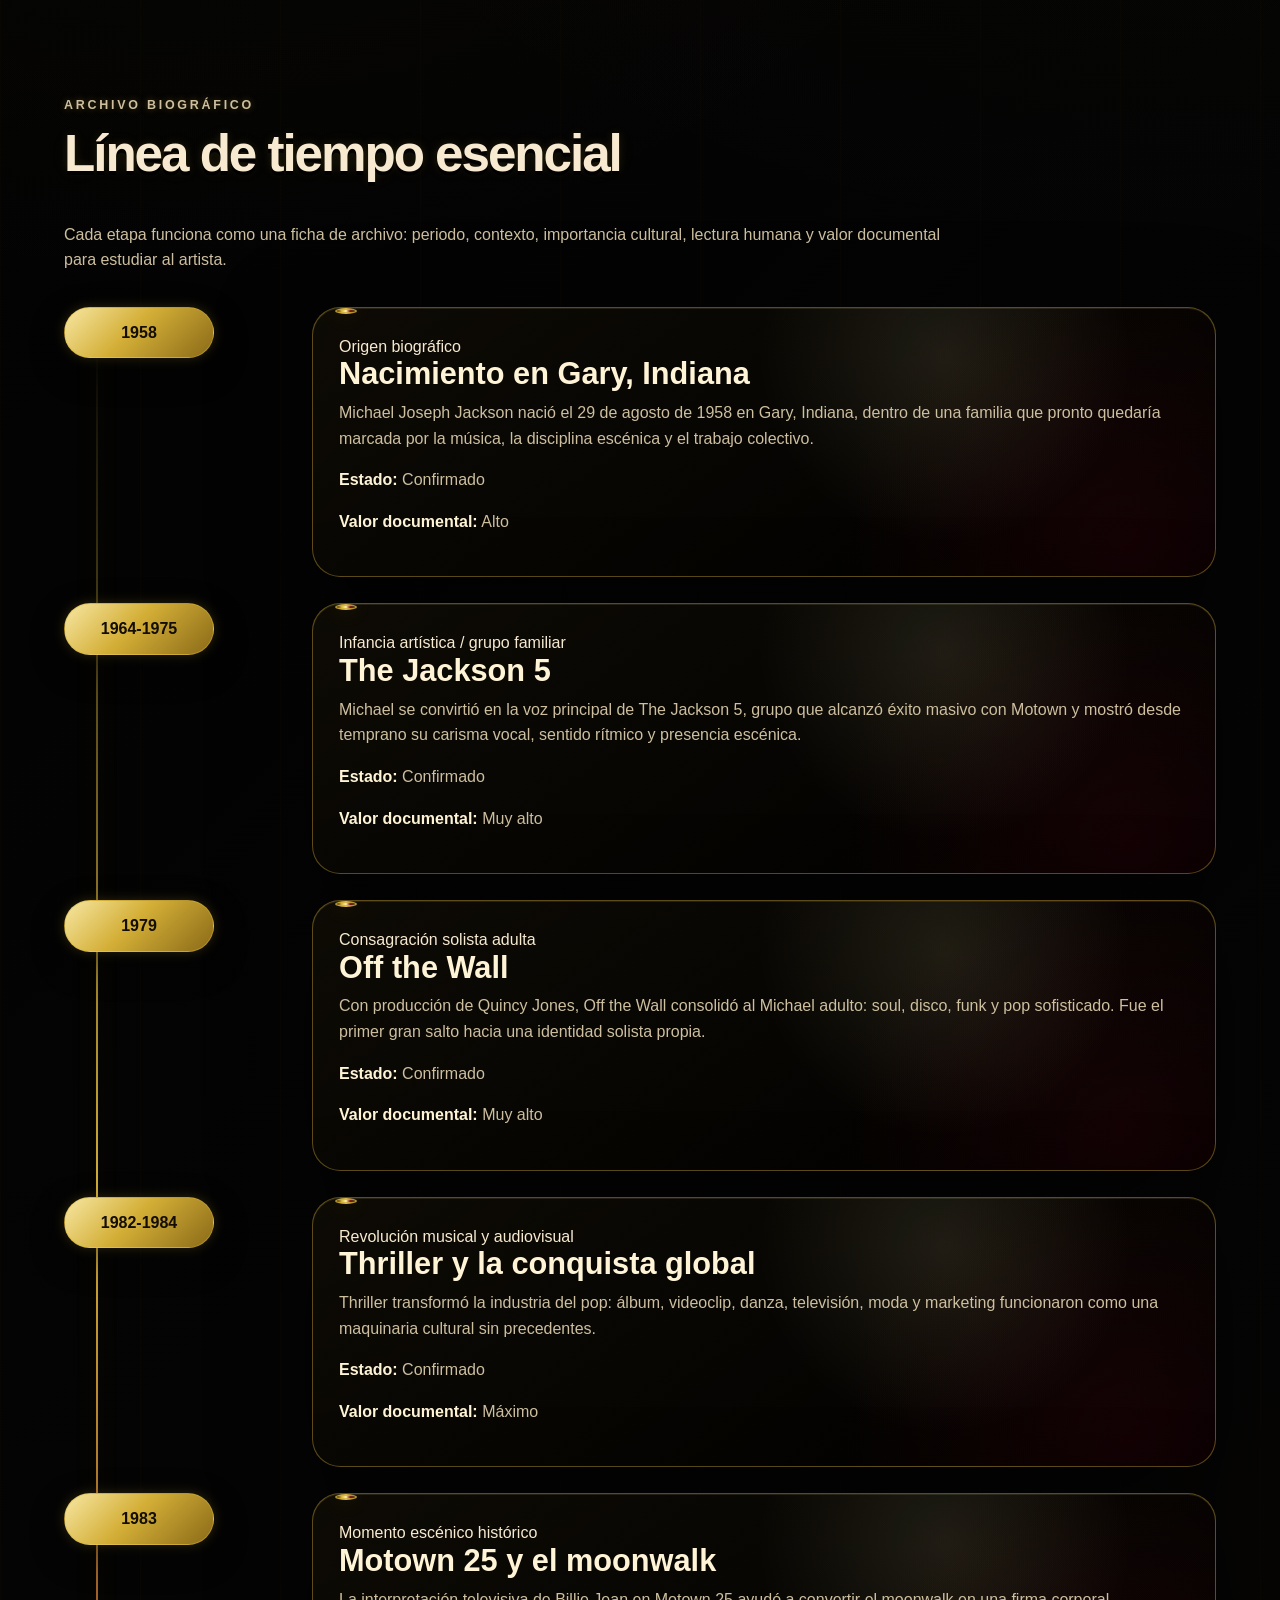
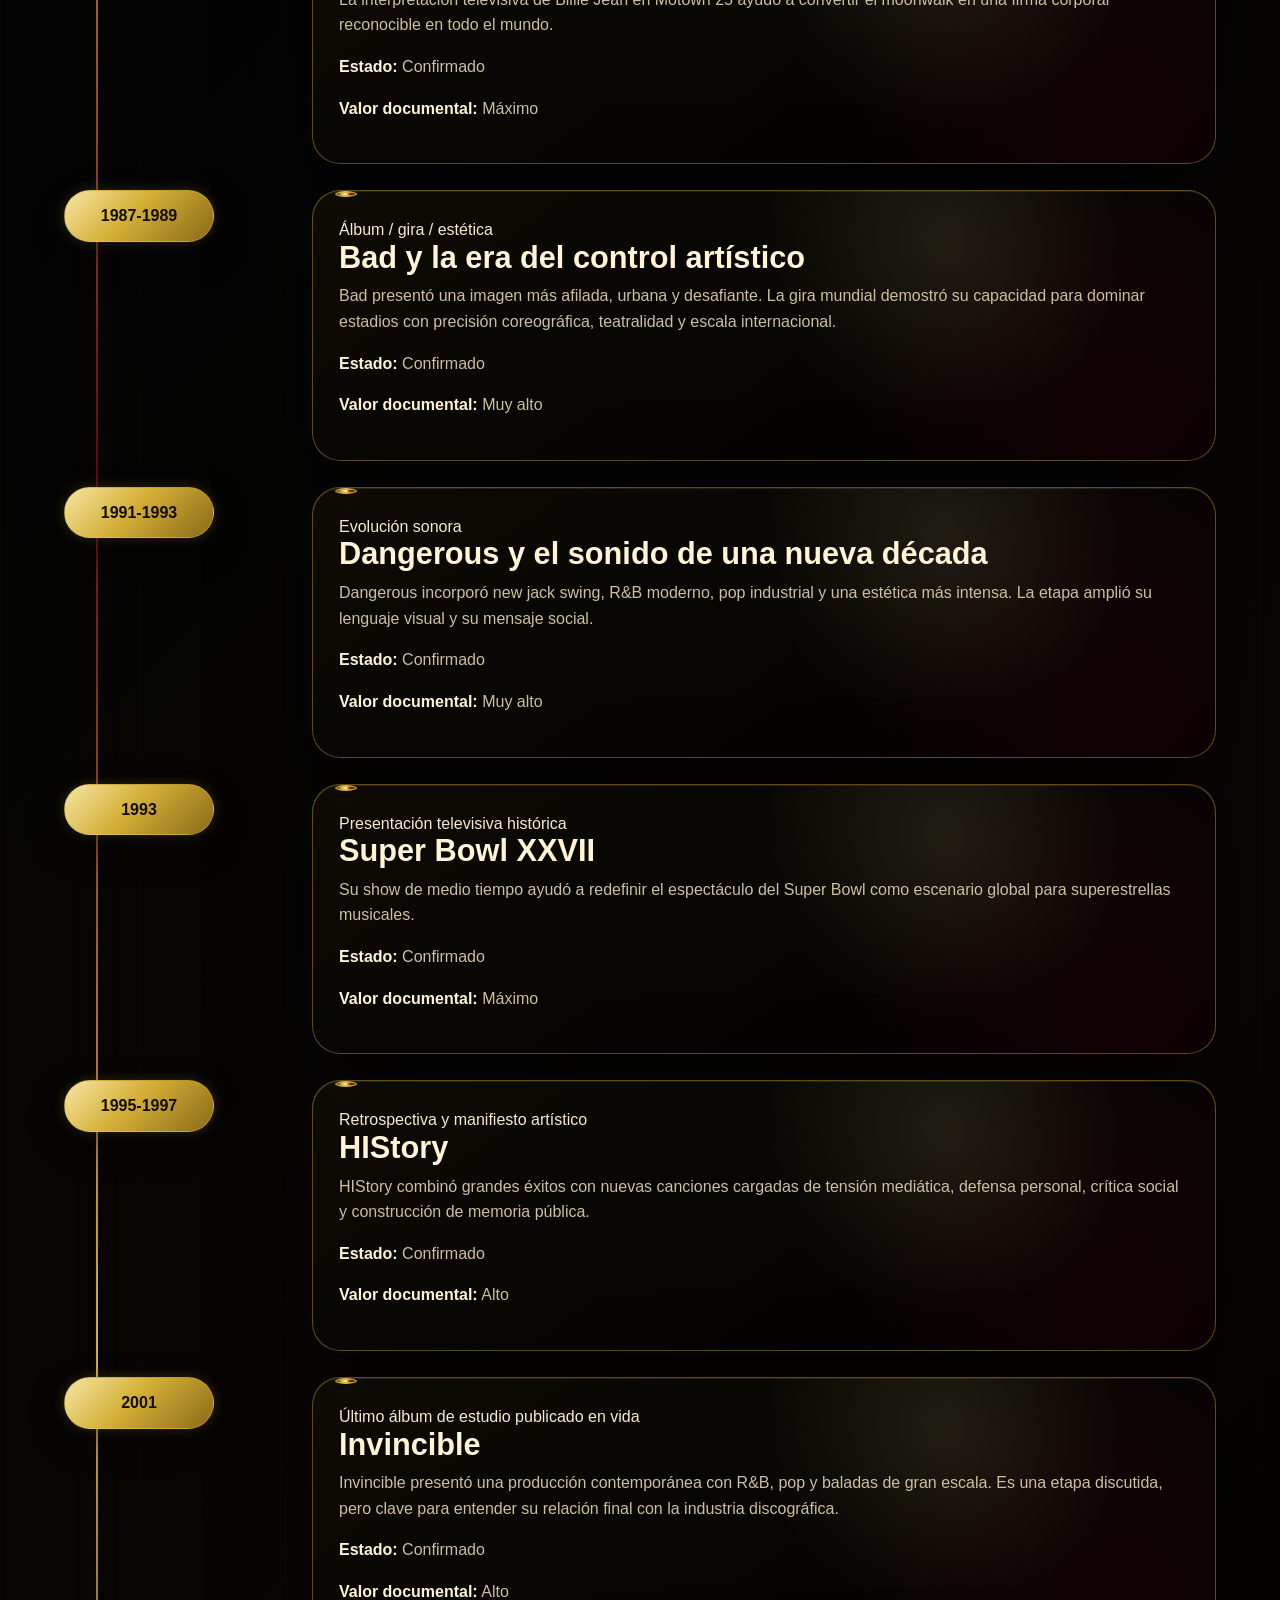
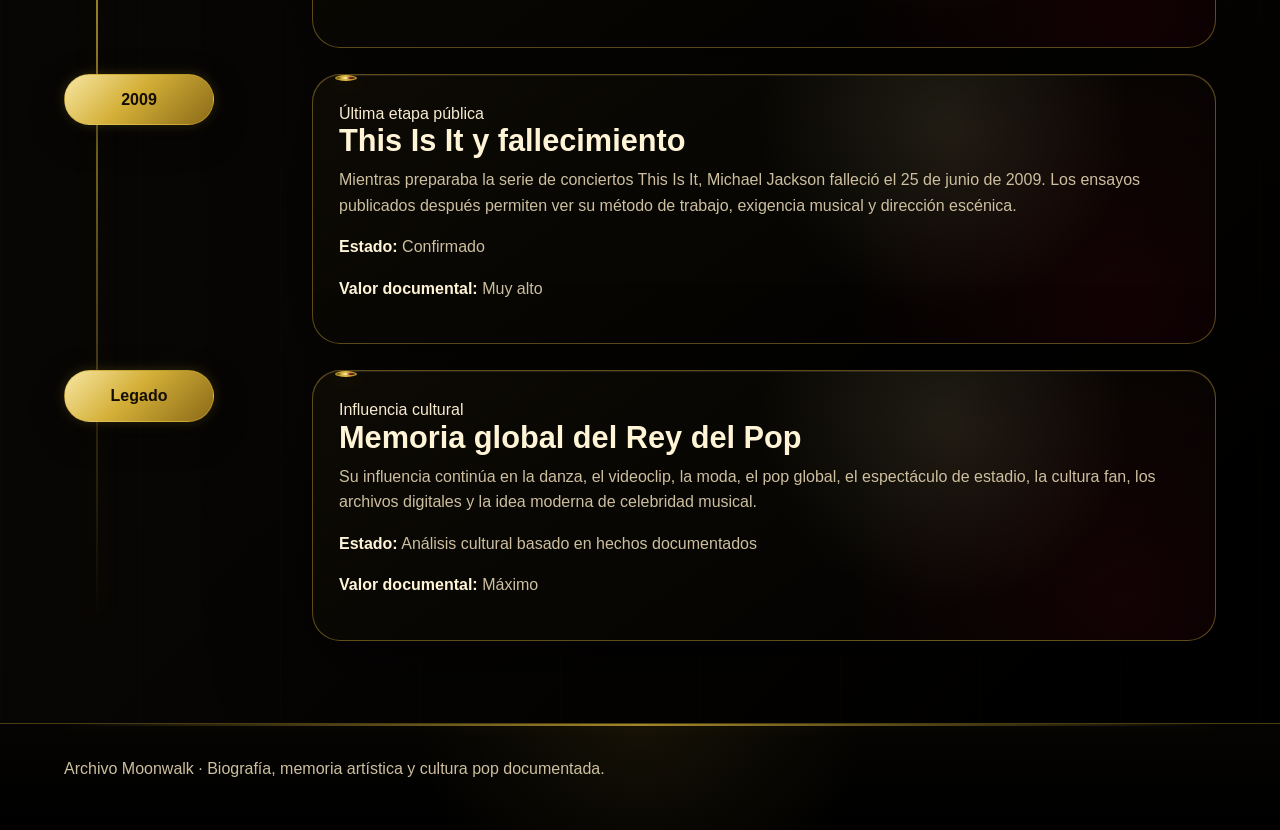
==== commit 488ab79e: "Actualizo página final de biografía premium" ====
--- a/biografia.html
+++ b/biografia.html
@@ -3,12 +3,13 @@
 <head>
   <meta charset="UTF-8" />
   <meta name="viewport" content="width=device-width, initial-scale=1.0" />
-  <meta name="description" content="Biografía documentada de Michael Jackson organizada como línea de tiempo cultural." />
+  <meta name="description" content="Biografía premium documentada de Michael Jackson organizada como línea de tiempo artística, cultural y legal." />
   <link rel="icon" type="image/png" href="img/m_j_pies.png" />
-  <title>Biografía | Archivo Moonwalk</title>
+  <title>Biografía Premium | Archivo Moonwalk</title>
   <link rel="stylesheet" href="css/styles.css" />
   <link rel="stylesheet" href="css/quality-polish.css" />
   <link rel="stylesheet" href="css/moonwalk-scroll-controls.css" />
+  <link rel="stylesheet" href="css/biografia-premium-final.css" />
 </head>
 <body>
   <header class="site-header">
@@ -28,21 +29,52 @@
   </header>
 
   <main>
-    <section class="page-hero">
-      <p class="eyebrow">Cronología del Rey del Pop</p>
-      <h1>Biografía documentada</h1>
+    <section class="page-hero biografia-hero">
+      <p class="eyebrow">Cronología · arte · industria · legado cultural</p>
+      <h1>Biografía premium documentada</h1>
       <p>
-        Una línea de tiempo para recorrer la vida artística de Michael Jackson:
-        infancia, The Jackson 5, consagración solista, revolución audiovisual,
-        giras mundiales, controversias públicas, últimos años y legado cultural.
+        Una línea de tiempo para recorrer la vida artística de Michael Jackson: infancia,
+        The Jackson 5, consagración solista, revolución audiovisual, giras mundiales,
+        tensiones mediáticas, últimos años y legado cultural permanente.
       </p>
     </section>
 
     <section class="section">
+      <div class="biografia-intro">
+        <article class="bio-panel">
+          <p class="eyebrow">Criterio biográfico</p>
+          <h2>Contar la vida sin convertirla en rumor</h2>
+          <p>
+            Esta biografía separa etapas artísticas, hechos públicos, interpretación cultural,
+            industria musical, controversias y legado. No reemplaza una investigación académica:
+            organiza una lectura clara, legal y documentada para la web.
+          </p>
+        </article>
+
+        <article class="bio-panel">
+          <p class="eyebrow">Mapa rápido</p>
+          <h3>De Gary al mito global</h3>
+          <p>
+            La cronología conecta voz infantil, Motown, Quincy Jones, Thriller, moonwalk,
+            estadio global, mensaje social, presión mediática, ensayos finales y memoria digital.
+          </p>
+          <div class="bio-stats" aria-label="Resumen de biografía premium">
+            <div class="bio-stat"><strong>14</strong><span>etapas clave</span></div>
+            <div class="bio-stat"><strong>6</strong><span>eras artísticas</span></div>
+            <div class="bio-stat"><strong>100%</strong><span>criterio legal</span></div>
+          </div>
+        </article>
+      </div>
+    </section>
+
+    <section class="section">
       <div class="notice">
+        <p class="eyebrow">Nota documental</p>
+        <h2>Hechos, contexto e interpretación deben estar separados</h2>
         <p>
           Esta biografía resume hechos públicos y etapas artísticas. Para temas polémicos o judiciales,
-          se separan hechos documentados, interpretación periodística y acusaciones no verificadas como verdad absoluta.
+          se separan hechos documentados, alegaciones, interpretación periodística y opiniones. La lectura
+          busca rigor, humanidad y respeto por la memoria cultural.
         </p>
       </div>
     </section>
@@ -52,12 +84,12 @@
         <p class="eyebrow">Archivo biográfico</p>
         <h2>Línea de tiempo esencial</h2>
         <p>
-          Cada etapa funciona como una ficha de archivo: año, contexto, importancia cultural
-          y valor documental para estudiar al artista.
+          Cada etapa funciona como una ficha de archivo: periodo, contexto, importancia cultural,
+          lectura humana y valor documental para estudiar al artista.
         </p>
       </div>
 
-      <div id="bio-timeline" class="bio-timeline"></div>
+      <div id="bio-timeline" class="bio-timeline-premium"></div>
     </section>
   </main>
 
@@ -66,8 +98,7 @@
   </footer>
 
   <script src="js/app.js"></script>
+  <script src="js/biografia-premium-final.js"></script>
   <script src="js/moonwalk-scroll-controls.js"></script>
 </body>
 </html>
-
-
--- a/css/biografia-premium-final.css
+++ b/css/biografia-premium-final.css
@@ -0,0 +1,252 @@
+/* =========================================================
+   Biografía Premium Final - Archivo Moonwalk
+   Columna central: vida artística, cronología, legado y contexto documental.
+   ========================================================= */
+
+.biografia-hero {
+  min-height: 66vh;
+}
+
+.biografia-hero p:not(.eyebrow) {
+  max-width: 920px;
+}
+
+.biografia-intro {
+  display: grid;
+  grid-template-columns: minmax(0, 1.08fr) minmax(280px, 0.92fr);
+  gap: 24px;
+  align-items: stretch;
+}
+
+.bio-panel {
+  position: relative;
+  padding: 28px;
+  overflow: hidden;
+  border: 1px solid rgba(212, 175, 55, 0.38);
+  border-radius: 28px;
+  background:
+    radial-gradient(circle at 76% 18%, rgba(212, 175, 55, 0.12), transparent 30%),
+    radial-gradient(circle at 18% 88%, rgba(109, 7, 21, 0.15), transparent 32%),
+    linear-gradient(145deg, rgba(14, 11, 5, 0.95), rgba(0, 0, 0, 0.97));
+  box-shadow:
+    inset 0 1px 0 rgba(247, 231, 163, 0.09),
+    0 24px 80px rgba(0, 0, 0, 0.54);
+}
+
+.bio-panel::before {
+  content: "";
+  position: absolute;
+  left: 22px;
+  right: 22px;
+  top: 0;
+  height: 2px;
+  background: linear-gradient(90deg, transparent, var(--gold), #fff2ad, var(--thriller-red), transparent);
+  box-shadow: 0 0 20px rgba(212, 175, 55, 0.18);
+}
+
+.bio-panel h2,
+.bio-panel h3 {
+  margin-bottom: 14px;
+}
+
+.bio-panel p {
+  margin-bottom: 0;
+  color: var(--muted);
+}
+
+.bio-stats {
+  display: grid;
+  grid-template-columns: repeat(3, minmax(0, 1fr));
+  gap: 14px;
+  margin-top: 22px;
+}
+
+.bio-stat {
+  padding: 16px;
+  border: 1px solid rgba(212, 175, 55, 0.24);
+  border-radius: 18px;
+  background: rgba(212, 175, 55, 0.04);
+}
+
+.bio-stat strong {
+  display: block;
+  color: var(--gold-light);
+  font-size: 1.55rem;
+  line-height: 1;
+}
+
+.bio-stat span {
+  color: var(--muted);
+  font-size: 0.88rem;
+}
+
+.bio-timeline-premium {
+  position: relative;
+  display: grid;
+  gap: 26px;
+  margin-top: 10px;
+}
+
+.bio-timeline-premium::before {
+  content: "";
+  position: absolute;
+  left: 32px;
+  top: 18px;
+  bottom: 18px;
+  width: 2px;
+  background: linear-gradient(180deg, transparent, var(--gold), rgba(109, 7, 21, 0.9), var(--gold), transparent);
+  box-shadow: 0 0 24px rgba(212, 175, 55, 0.18);
+}
+
+.bio-card {
+  position: relative;
+  display: grid;
+  grid-template-columns: 74px minmax(0, 1fr);
+  gap: 22px;
+  align-items: stretch;
+}
+
+.bio-marker {
+  position: relative;
+  z-index: 2;
+  width: 66px;
+  height: 66px;
+  display: grid;
+  place-items: center;
+  color: #fff0bb;
+  border: 1px solid rgba(212, 175, 55, 0.46);
+  border-radius: 22px;
+  background:
+    radial-gradient(circle, rgba(247, 231, 163, 0.18), transparent 68%),
+    linear-gradient(145deg, rgba(14, 11, 5, 0.98), rgba(0, 0, 0, 0.98));
+  box-shadow:
+    inset 0 1px 0 rgba(247, 231, 163, 0.12),
+    0 14px 45px rgba(0, 0, 0, 0.58),
+    0 0 28px rgba(212, 175, 55, 0.14);
+  font-size: 1.65rem;
+}
+
+.bio-content {
+  position: relative;
+  padding: 26px;
+  overflow: hidden;
+  border: 1px solid rgba(212, 175, 55, 0.42);
+  border-radius: 28px;
+  background:
+    radial-gradient(circle at 70% 18%, rgba(247, 231, 163, 0.10), transparent 28%),
+    radial-gradient(circle at 90% 86%, rgba(109, 7, 21, 0.17), transparent 34%),
+    linear-gradient(145deg, rgba(14, 11, 5, 0.96), rgba(0, 0, 0, 0.98));
+  box-shadow:
+    inset 0 1px 0 rgba(247, 231, 163, 0.10),
+    0 24px 92px rgba(0, 0, 0, 0.58);
+  transition:
+    transform 0.24s ease,
+    border-color 0.24s ease,
+    box-shadow 0.24s ease;
+}
+
+.bio-content::before {
+  content: "";
+  position: absolute;
+  left: 22px;
+  right: 22px;
+  top: 0;
+  height: 2px;
+  background: linear-gradient(90deg, transparent, var(--gold), #fff2ad, var(--thriller-red), transparent);
+  box-shadow: 0 0 20px rgba(212, 175, 55, 0.18);
+}
+
+.bio-content:hover {
+  transform: translateY(-5px);
+  border-color: rgba(247, 231, 163, 0.72);
+  box-shadow:
+    inset 0 1px 0 rgba(247, 231, 163, 0.13),
+    0 30px 110px rgba(0, 0, 0, 0.68),
+    0 0 30px rgba(212, 175, 55, 0.11);
+}
+
+.bio-meta {
+  display: flex;
+  flex-wrap: wrap;
+  gap: 8px;
+  margin-bottom: 14px;
+}
+
+.bio-pill {
+  display: inline-flex;
+  align-items: center;
+  min-height: 28px;
+  padding: 4px 10px;
+  color: var(--gold-light);
+  border: 1px solid rgba(212, 175, 55, 0.26);
+  border-radius: 999px;
+  background: rgba(212, 175, 55, 0.055);
+  font-size: 0.76rem;
+  font-weight: 800;
+  letter-spacing: 0.045em;
+  text-transform: uppercase;
+}
+
+.bio-content h3 {
+  margin-bottom: 10px;
+  color: var(--text-strong);
+  font-size: clamp(1.5rem, 2.4vw, 2.1rem);
+  line-height: 1;
+}
+
+.bio-description,
+.bio-reading,
+.bio-source {
+  color: var(--muted);
+}
+
+.bio-reading {
+  margin-top: 14px;
+}
+
+.bio-source {
+  margin-top: 14px;
+  font-size: 0.92rem;
+}
+
+@media (max-width: 900px) {
+  .biografia-intro,
+  .bio-stats {
+    grid-template-columns: 1fr;
+  }
+
+  .bio-timeline-premium::before {
+    left: 24px;
+  }
+
+  .bio-card {
+    grid-template-columns: 54px minmax(0, 1fr);
+    gap: 16px;
+  }
+
+  .bio-marker {
+    width: 52px;
+    height: 52px;
+    border-radius: 18px;
+    font-size: 1.25rem;
+  }
+}
+
+@media (max-width: 600px) {
+  .bio-timeline-premium::before {
+    display: none;
+  }
+
+  .bio-card {
+    grid-template-columns: 1fr;
+  }
+
+  .bio-marker {
+    width: 64px;
+    height: 64px;
+  }
+
+  .bio-content {
+    padding: 24px;
+  }
+}
